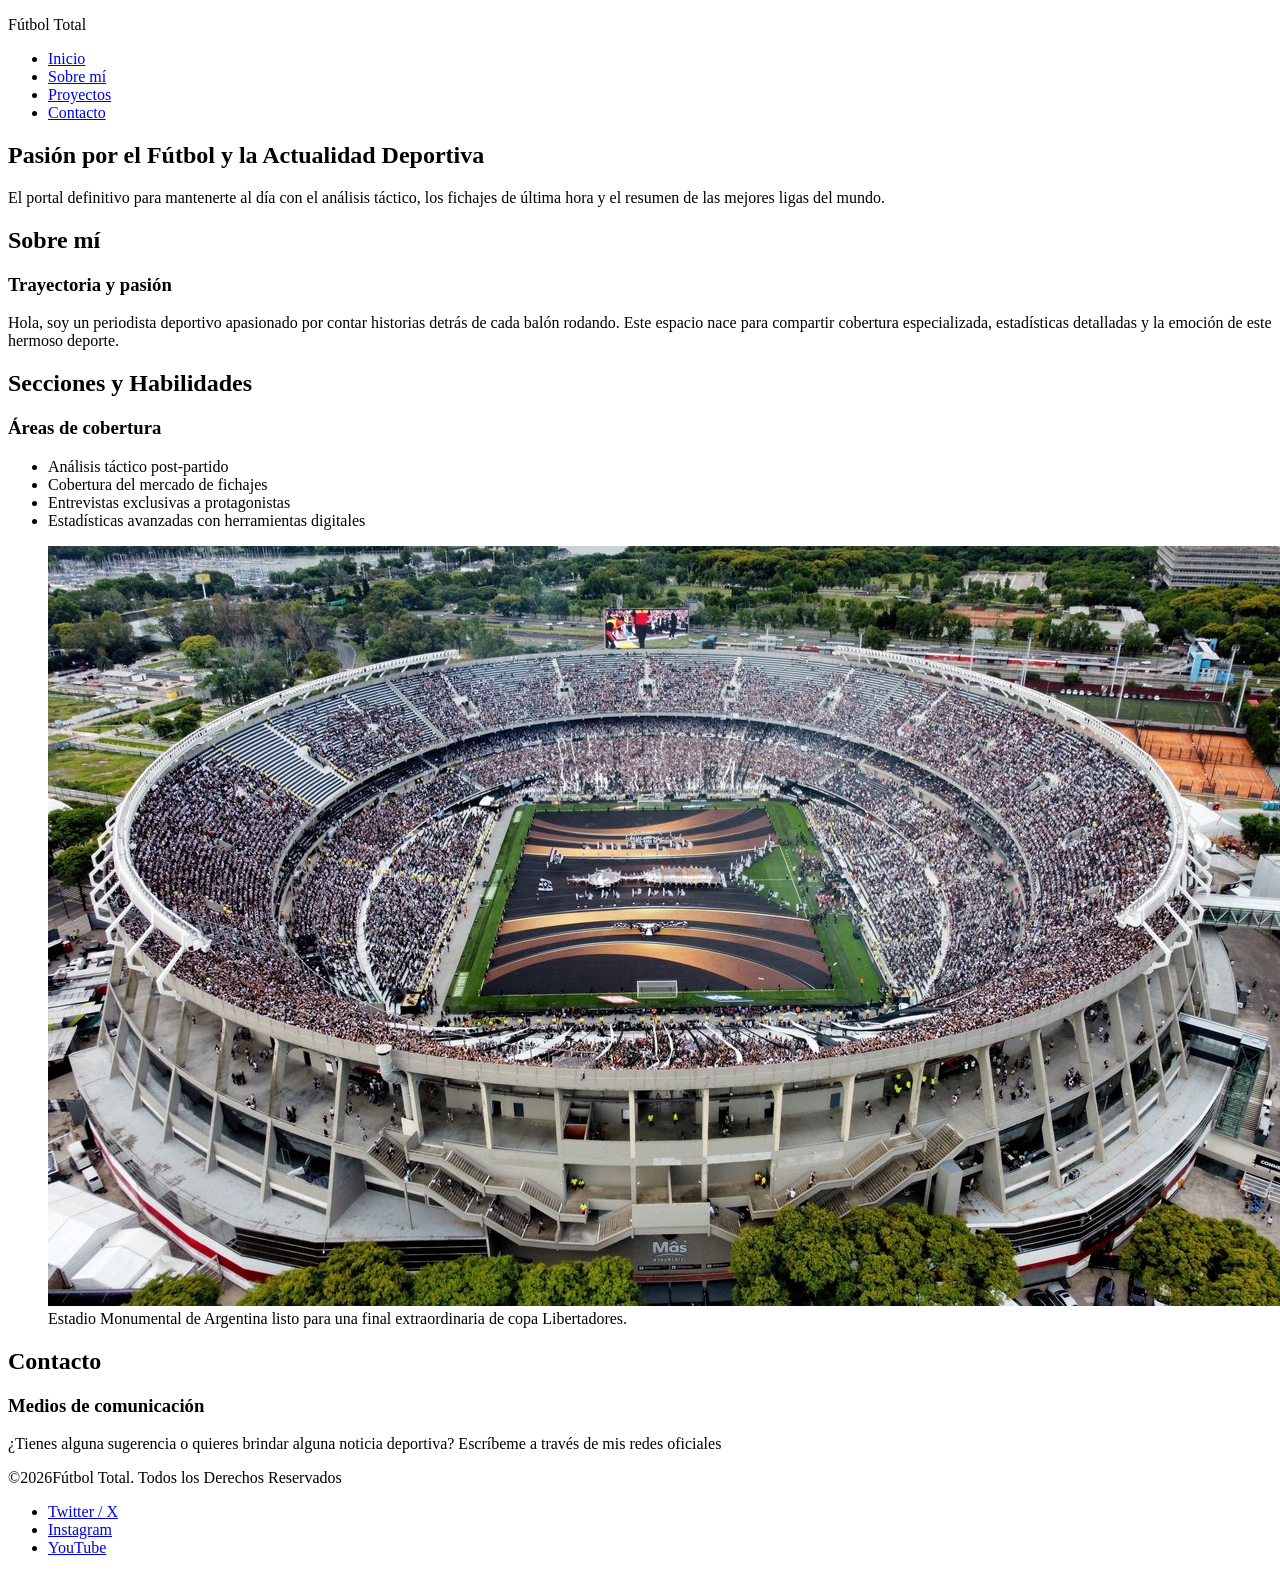
==== index.html @ 1b3c71a9 "Add files via upload" ====
<!DOCTYPE html>
<html lang="es">
<head>
    <meta charset="UTF-8">
    <meta name="viewport" content="width=device-width, initial-scale=1.0">
    <title>Fútbol Total | Noticias Deportivas</title>
</head>
<body>
    
    <header>
        <p>Fútbol Total</p>
        <nav>
            <ul>
                <li><a href="./pages/inicio.html">Inicio</a></li>
                <li><a href="./pages/sobre-mi.html">Sobre mí</a></li>
                <li><a href="./pages/proyectos.html">Proyectos</a></li>
                <li><a href="./pages/contacto.html">Contacto</a></li>
            </ul>
        </nav>
    </header>

    <main>
        <section id="inicio">
            <h1>Pasión por el Fútbol y la Actualidad Deportiva</h1>
            <p>El portal definitivo para mantenerte al día con el análisis táctico, los fichajes de última hora y el resumen de las mejores ligas del mundo.</p>
        </section>

        <section id="sobre-mi">
            <h2>Sobre mí</h2>
            <article>
            <h3>Trayectoria y pasión</h3>
            <p>Hola, soy un periodista deportivo apasionado por contar historias detrás de cada balón rodando. Este espacio nace para compartir cobertura especializada, estadísticas detalladas y la emoción de este hermoso deporte.</p>
            </article>
        </section>

        <section id="proyectos">
            <h2>Secciones y Habilidades</h2>
            <article>
                <h3>Áreas de cobertura</h3>
                <ul>
                    <li>Análisis táctico post-partido</li>
                    <li>Cobertura del mercado de fichajes</li>
                    <li>Entrevistas exclusivas a protagonistas</li>
                    <li>Estadísticas avanzadas con herramientas digitales</li>
                </ul>
            </article>
            <figure>
                <img src="./assets/monumental-libertadores.png" alt="Vista panorámica del estadio Monumental antes de una final de copa Libertadores con un ambiente copero extraordinario.">
                <figcaption>Estadio Monumental de Argentina listo para una final extraordinaria de copa Libertadores.</figcaption>
            </figure>
        </section>

        <section id="contacto">
            <h2>Contacto</h2>
            <article>
                <h3>Medios de comunicación</h3>
                <p>¿Tienes alguna sugerencia o quieres brindar alguna noticia deportiva? Escríbeme a través de mis redes oficiales</p>
            </article>
        </section>
    </main>

    <footer>
        <p>&copy;<span id="year"></span>Fútbol Total. Todos los Derechos Reservados</p> 
        <script>document.getElementById('year').textContent = new Date().getFullYear();</script>
        <nav>
            <ul>
                <li><a href="https://twitter.com" target="_blank" rel="noopener">Twitter / X</a></li>
                <li><a href="https://instagram.com" target="_blank" rel="noopener">Instagram</a></li>
                <li><a href="https://youtube.com" target="_blank" rel="noopener">YouTube</a></li>
            </ul>
        </nav>
    </footer>

    </body>
    </html>
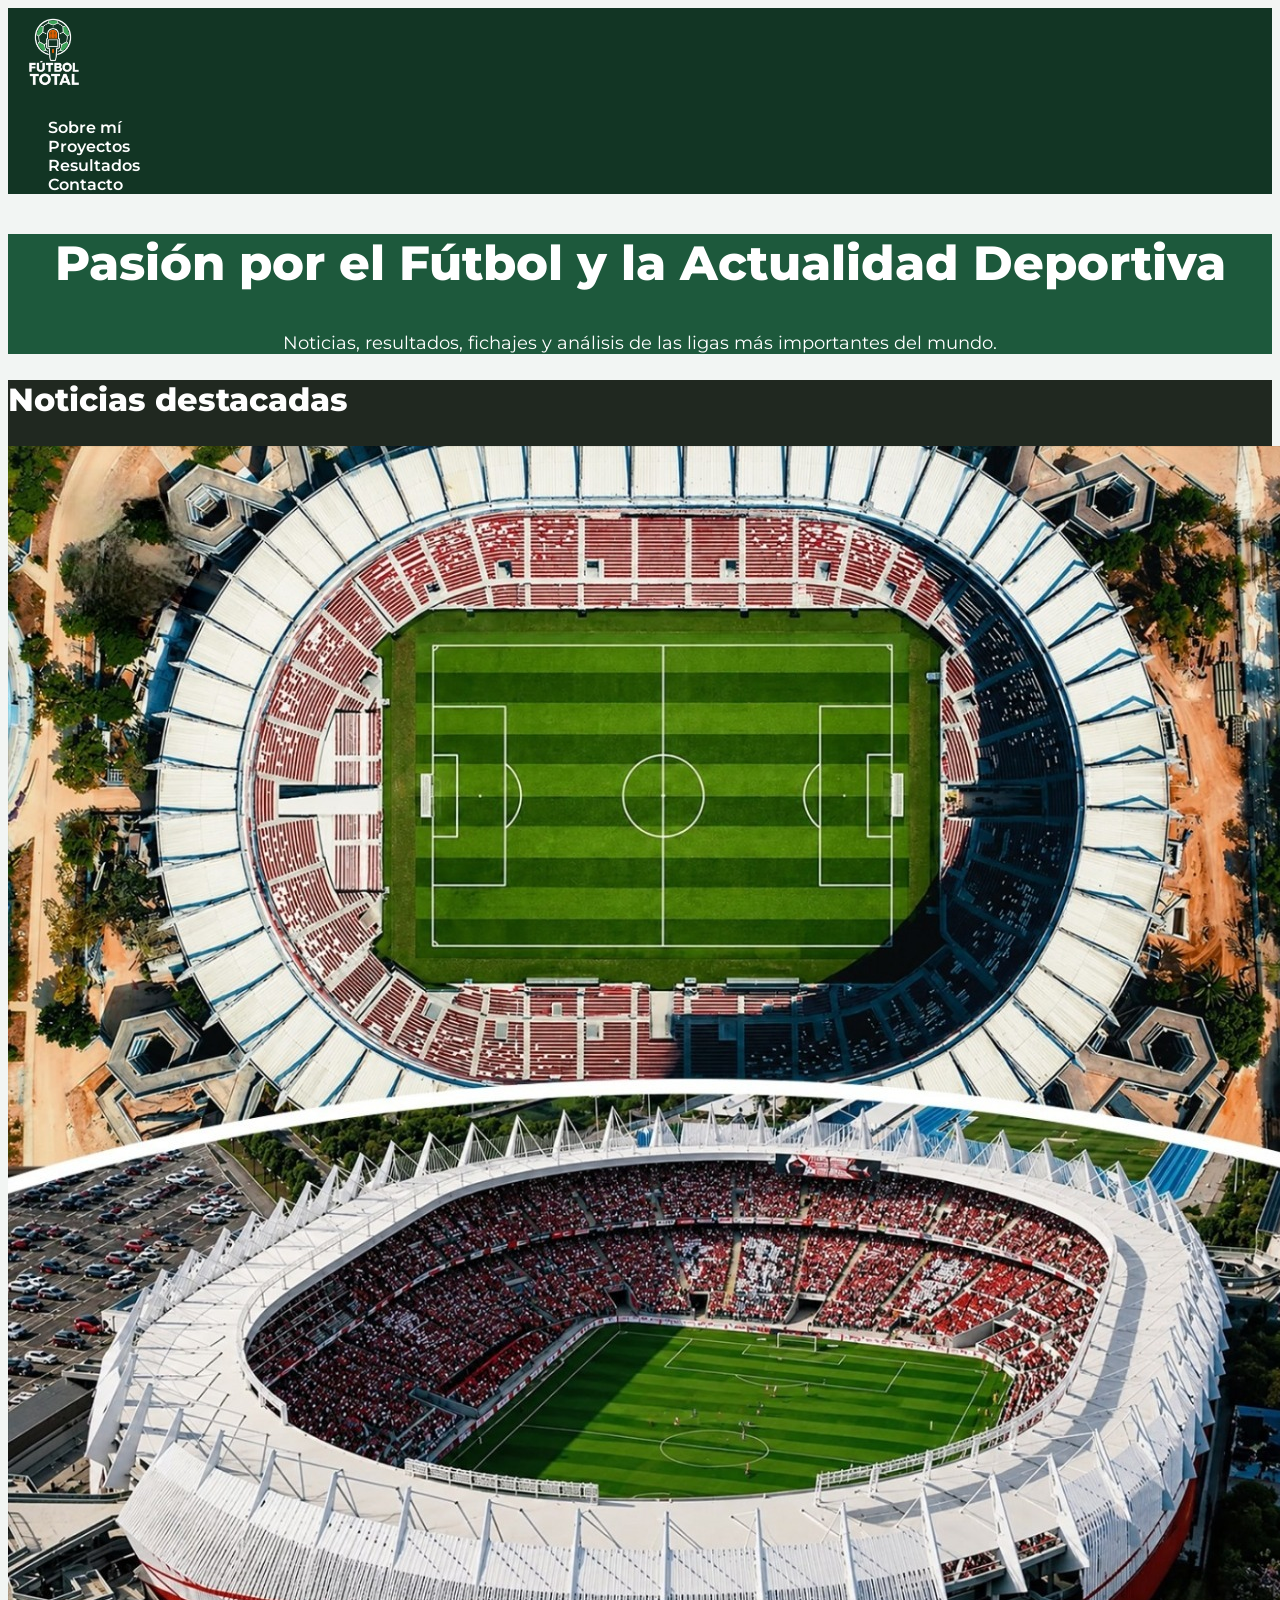
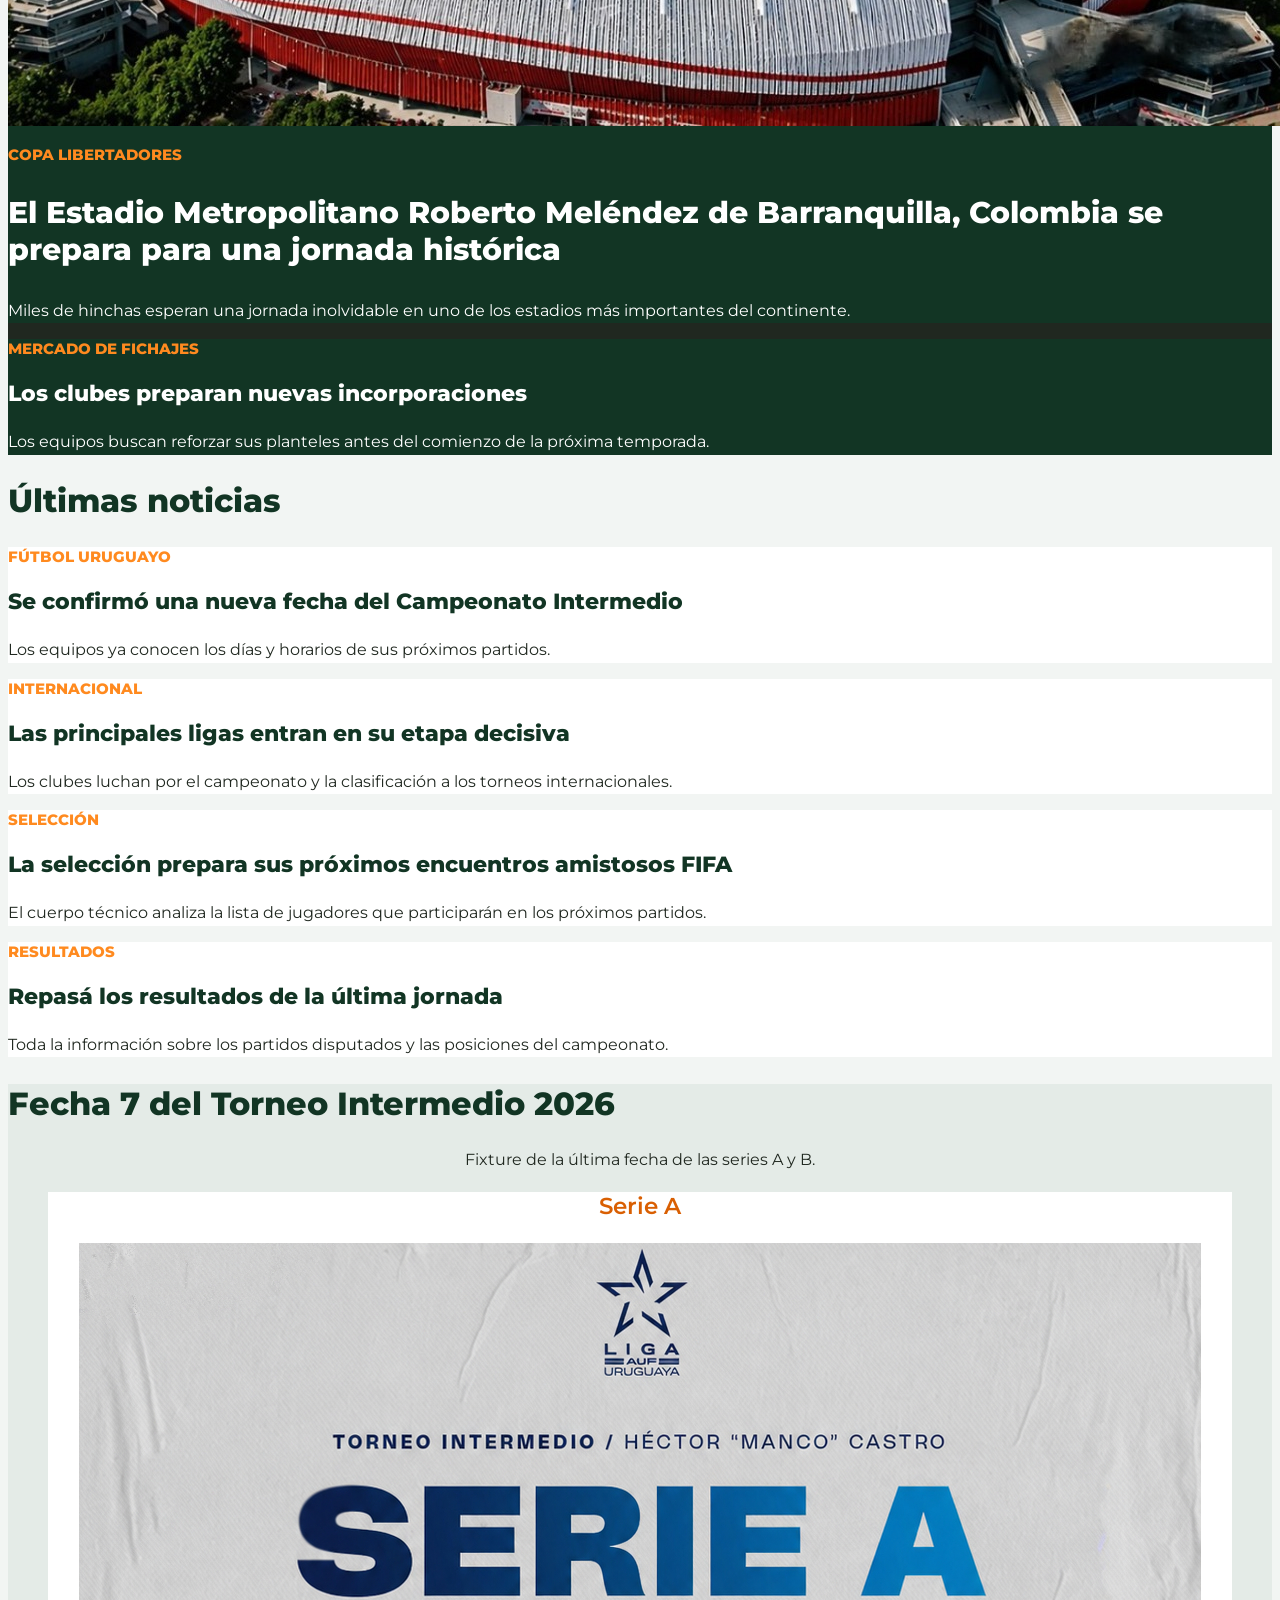
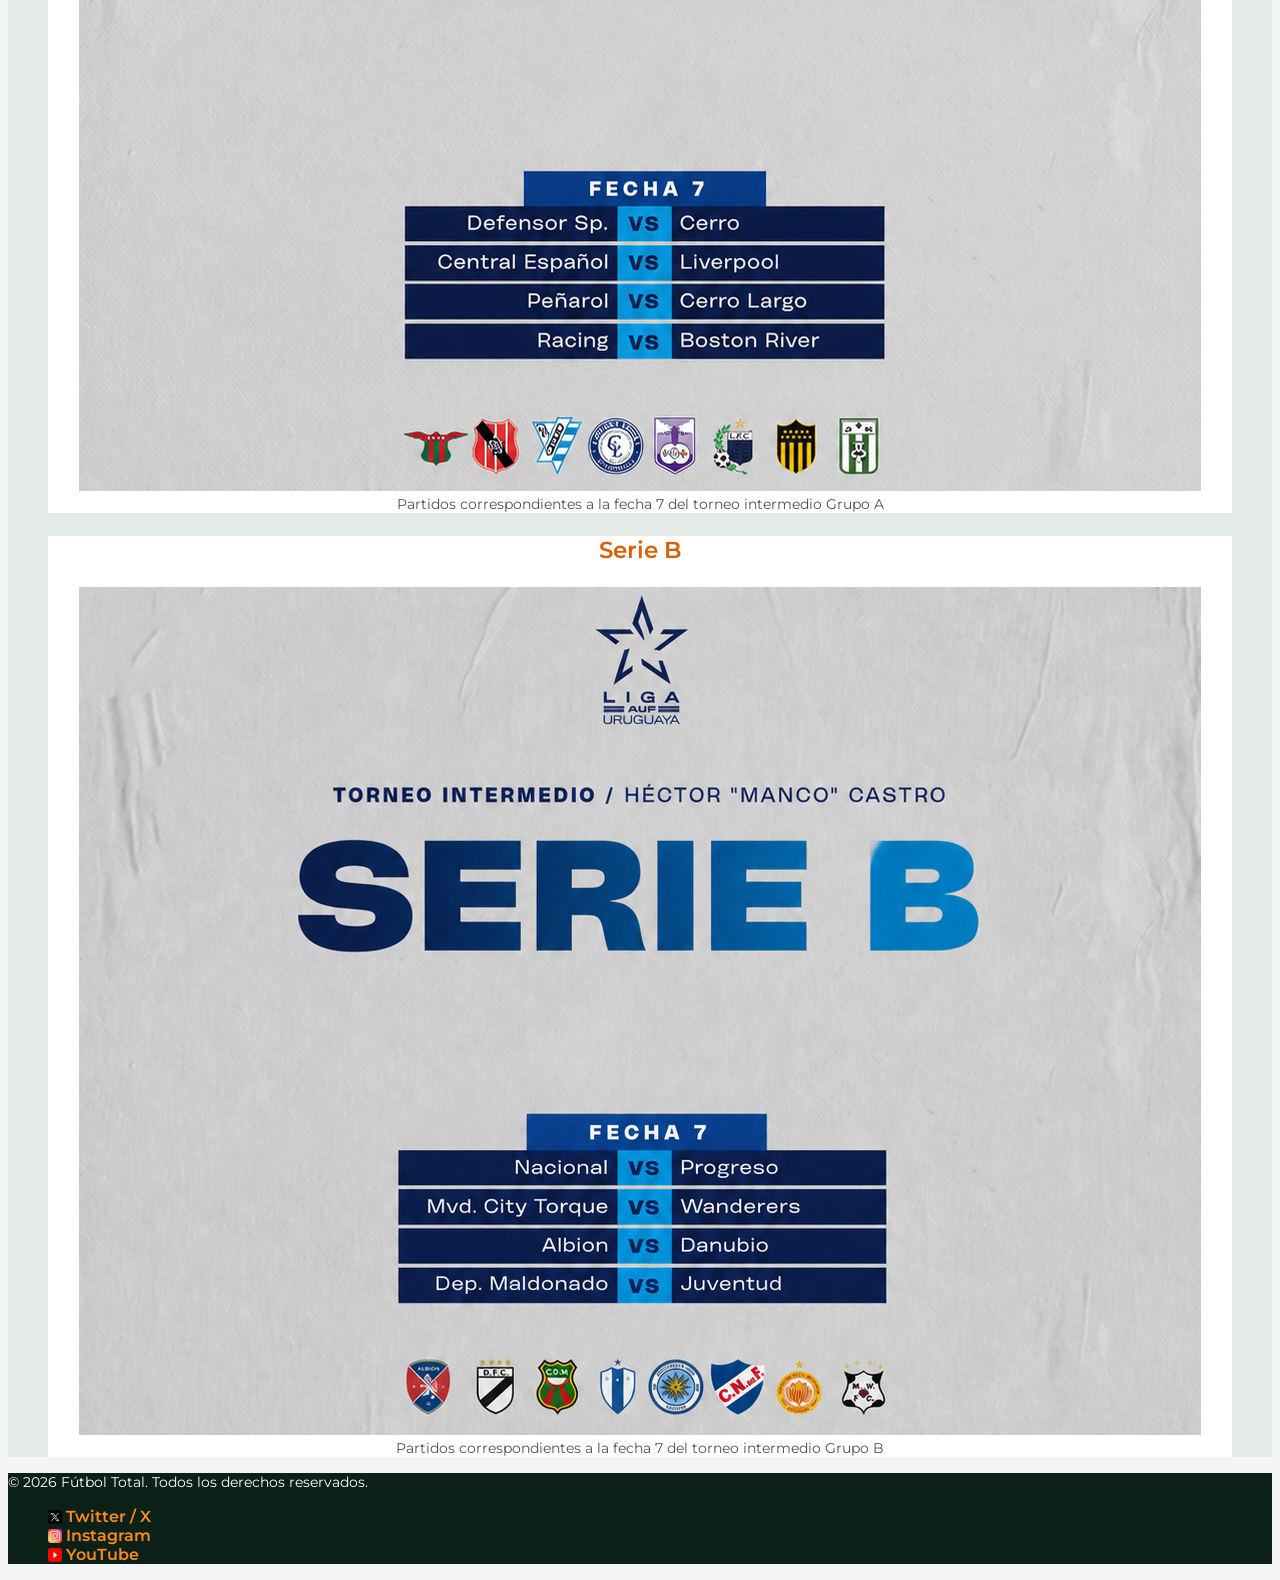
==== commit 247fe4f2: "Add files via upload" ====
--- a/index.html
+++ b/index.html
@@ -3,73 +3,291 @@
 <head>
     <meta charset="UTF-8">
     <meta name="viewport" content="width=device-width, initial-scale=1.0">
+
+    <!-- Hoja de estilos externa -->
+    <link rel="stylesheet" href="./styles/styles.css">
+
     <title>Fútbol Total | Noticias Deportivas</title>
 </head>
-<body>
-    
-    <header>
-        <p>Fútbol Total</p>
-        <nav>
-            <ul>
-                <li><a href="./pages/inicio.html">Inicio</a></li>
-                <li><a href="./pages/sobre-mi.html">Sobre mí</a></li>
-                <li><a href="./pages/proyectos.html">Proyectos</a></li>
-                <li><a href="./pages/contacto.html">Contacto</a></li>
+
+<body class="pagina" id="inicio">
+
+    <header class="encabezado encabezado-inicio">
+        <a
+            class="enlace-logo"
+            href="#inicio"
+            aria-label="Volver al principio de la página"
+        >
+            <img
+                class="logo-pagina"
+                src="./assets/logo-futbol.png"
+                alt="Logo de Fútbol Total"
+                width="90"
+                height="90"
+            >
+        </a>
+
+        <nav class="navegacion">
+            <ul class="menu">
+                <li class="menu-item">
+                    <a class="menu-enlace" href="./pages/sobre-mi.html">Sobre mí</a>
+                </li>
+
+                <li class="menu-item">
+                    <a class="menu-enlace" href="./pages/proyectos.html">Proyectos</a>
+                </li>
+
+                <li class="menu-item">
+                    <a class="menu-enlace" href="./pages/resultados.html">Resultados</a>
+                </li>
+
+                <li class="menu-item">
+                    <a class="menu-enlace" href="./pages/contacto.html">Contacto</a>
+                </li>
             </ul>
         </nav>
     </header>
 
-    <main>
-        <section id="inicio">
-            <h1>Pasión por el Fútbol y la Actualidad Deportiva</h1>
-            <p>El portal definitivo para mantenerte al día con el análisis táctico, los fichajes de última hora y el resumen de las mejores ligas del mundo.</p>
-        </section>
-
-        <section id="sobre-mi">
-            <h2>Sobre mí</h2>
-            <article>
-            <h3>Trayectoria y pasión</h3>
-            <p>Hola, soy un periodista deportivo apasionado por contar historias detrás de cada balón rodando. Este espacio nace para compartir cobertura especializada, estadísticas detalladas y la emoción de este hermoso deporte.</p>
-            </article>
-        </section>
-
-        <section id="proyectos">
-            <h2>Secciones y Habilidades</h2>
-            <article>
-                <h3>Áreas de cobertura</h3>
-                <ul>
-                    <li>Análisis táctico post-partido</li>
-                    <li>Cobertura del mercado de fichajes</li>
-                    <li>Entrevistas exclusivas a protagonistas</li>
-                    <li>Estadísticas avanzadas con herramientas digitales</li>
-                </ul>
-            </article>
-            <figure>
-                <img src="./assets/monumental-libertadores.png" alt="Vista panorámica del estadio Monumental antes de una final de copa Libertadores con un ambiente copero extraordinario.">
-                <figcaption>Estadio Monumental de Argentina listo para una final extraordinaria de copa Libertadores.</figcaption>
-            </figure>
-        </section>
-
-        <section id="contacto">
-            <h2>Contacto</h2>
-            <article>
-                <h3>Medios de comunicación</h3>
-                <p>¿Tienes alguna sugerencia o quieres brindar alguna noticia deportiva? Escríbeme a través de mis redes oficiales</p>
-            </article>
-        </section>
+    <main class="contenido">
+
+        <!-- Presentación principal -->
+
+        <section class="seccion-inicio">
+            <h1 class="titulo-principal">
+                Pasión por el Fútbol y la Actualidad Deportiva
+            </h1>
+
+            <p class="texto-principal">
+                Noticias, resultados, fichajes y análisis de las ligas más importantes del mundo.
+            </p>
+        </section>
+
+        <!-- Noticias principales -->
+
+        <section class="seccion-noticias">
+            <h2 class="titulo-seccion">Noticias destacadas</h2>
+
+            <div class="noticias-destacadas">
+
+                <article class="noticia-principal">
+                    <img
+                        class="imagen-noticia-principal"
+                        src="./assets/estadio-sudamericana.jpeg"
+                        alt="Vista panorámica del estadio Metropolitano Roberto Meléndez de Barranquilla listo para una final de Copa Sudamericana"
+                    >
+
+                    <div class="contenido-noticia">
+                        <p class="categoria-noticia">
+                            Copa Libertadores
+                        </p>
+
+                        <h3 class="titulo-noticia-principal">
+                            El Estadio Metropolitano Roberto Meléndez de Barranquilla, Colombia se prepara para una jornada histórica
+                        </h3>
+
+                        <p class="resumen-noticia">
+                            Miles de hinchas esperan una jornada inolvidable en uno de los estadios más importantes del continente.
+                        </p>
+                    </div>
+                </article>
+
+                <article class="noticia-secundaria">
+                    <p class="categoria-noticia">
+                        Mercado de fichajes
+                    </p>
+
+                    <h3 class="titulo-noticia">
+                        Los clubes preparan nuevas incorporaciones
+                    </h3>
+
+                    <p class="resumen-noticia">
+                        Los equipos buscan reforzar sus planteles antes del comienzo de la próxima temporada.
+                    </p>
+                </article>
+
+            </div>
+        </section>
+
+        <!-- Últimas noticias -->
+
+        <section class="seccion-ultimas-noticias">
+            <h2 class="titulo-seccion">Últimas noticias</h2>
+
+            <div class="lista-noticias">
+
+                <article class="tarjeta-noticia">
+                    <p class="categoria-noticia">
+                        Fútbol uruguayo
+                    </p>
+
+                    <h3 class="titulo-noticia">
+                        Se confirmó una nueva fecha del Campeonato Intermedio
+                    </h3>
+
+                    <p class="resumen-noticia">
+                        Los equipos ya conocen los días y horarios de sus próximos partidos.
+                    </p>
+                </article>
+
+                <article class="tarjeta-noticia">
+                    <p class="categoria-noticia">
+                        Internacional
+                    </p>
+
+                    <h3 class="titulo-noticia">
+                        Las principales ligas entran en su etapa decisiva
+                    </h3>
+
+                    <p class="resumen-noticia">
+                        Los clubes luchan por el campeonato y la clasificación a los torneos internacionales.
+                    </p>
+                </article>
+
+                <article class="tarjeta-noticia">
+                    <p class="categoria-noticia">
+                        Selección
+                    </p>
+
+                    <h3 class="titulo-noticia">
+                        La selección prepara sus próximos encuentros amistosos FIFA
+                    </h3>
+
+                    <p class="resumen-noticia">
+                        El cuerpo técnico analiza la lista de jugadores que participarán en los próximos partidos.
+                    </p>
+                </article>
+
+                <article class="tarjeta-noticia">
+                    <p class="categoria-noticia">
+                        Resultados
+                    </p>
+
+                    <h3 class="titulo-noticia">
+                        Repasá los resultados de la última jornada
+                    </h3>
+
+                    <p class="resumen-noticia">
+                        Toda la información sobre los partidos disputados y las posiciones del campeonato.
+                    </p>
+                </article>
+
+            </div>
+        </section>
+
+        <!-- Fixture del Torneo Intermedio -->
+
+        <section class="seccion-fixture">
+            <h2 class="titulo-seccion">
+                Fecha 7 del Torneo Intermedio 2026
+            </h2>
+
+            <p class="texto-fixture">
+                Fixture de la última fecha de las series A y B.
+            </p>
+
+            <div class="contenedor-fixture">
+
+                <figure class="tarjeta-fixture">
+                    <h3 class="subtitulo-fixture">Serie A</h3>
+
+                    <img
+                        class="imagen-fixture"
+                        src="./assets/serie-a.jpg"
+                        alt="Fixture de la fecha 7 de la Serie A del Torneo Intermedio 2026"
+                    >
+
+                    <figcaption class="descripcion-fixture">
+                        Partidos correspondientes a la fecha 7 del torneo intermedio Grupo A
+                    </figcaption>
+                </figure>
+
+                <figure class="tarjeta-fixture">
+                    <h3 class="subtitulo-fixture">Serie B</h3>
+
+                    <img
+                        class="imagen-fixture"
+                        src="./assets/serie-b.jpg"
+                        alt="Fixture de la fecha 7 de la Serie B del Torneo Intermedio 2026"
+                    >
+
+                    <figcaption class="descripcion-fixture">
+                        Partidos correspondientes a la fecha 7 del torneo intermedio Grupo B
+                    </figcaption>
+                </figure>
+
+            </div>
+        </section>
+
     </main>
 
-    <footer>
-        <p>&copy;<span id="year"></span>Fútbol Total. Todos los Derechos Reservados</p> 
-        <script>document.getElementById('year').textContent = new Date().getFullYear();</script>
-        <nav>
-            <ul>
-                <li><a href="https://twitter.com" target="_blank" rel="noopener">Twitter / X</a></li>
-                <li><a href="https://instagram.com" target="_blank" rel="noopener">Instagram</a></li>
-                <li><a href="https://youtube.com" target="_blank" rel="noopener">YouTube</a></li>
-            </ul>
-        </nav>
-    </footer>
-
-    </body>
-    </html>+<footer class="pie-pagina">
+    <p class="derechos">
+        &copy; <span id="year"></span> Fútbol Total. Todos los derechos reservados.
+    </p>
+
+    <nav class="navegacion-redes">
+        <ul class="lista-redes">
+            <li class="red-social">
+                <a
+                    class="enlace-red"
+                    href="https://twitter.com"
+                    target="_blank"
+                    rel="noopener"
+                >
+                    <img
+                        class="icono-red"
+                        src="./assets/logos/x.png"
+                        alt="Logo de X"
+                        width="14"
+                        height="14"
+                    >
+                    Twitter / X
+                </a>
+            </li>
+
+            <li class="red-social">
+                <a
+                    class="enlace-red"
+                    href="https://instagram.com"
+                    target="_blank"
+                    rel="noopener"
+                >
+                    <img
+                        class="icono-red"
+                        src="./assets/logos/instagram.png"
+                        alt="Logo de Instagram"
+                        width="14"
+                        height="14"
+                    >
+                    Instagram
+                </a>
+            </li>
+
+            <li class="red-social">
+                <a
+                    class="enlace-red"
+                    href="https://youtube.com"
+                    target="_blank"
+                    rel="noopener"
+                >
+                    <img
+                        class="icono-red"
+                        src="./assets/logos/yt.png"
+                        alt="Logo de YouTube"
+                        width="14"
+                        height="14"
+                    >
+                    YouTube
+                </a>
+            </li>
+        </ul>
+    </nav>
+</footer>
+
+    <script>
+        document.getElementById("year").textContent =
+            new Date().getFullYear();
+    </script>
+
+</body>
+</html>
--- a/styles/styles.css
+++ b/styles/styles.css
@@ -0,0 +1,388 @@
+/* Google Fonts */
+
+@import url("https://fonts.googleapis.com/css2?family=Montserrat:ital,wght@0,100..900;1,100..900&display=swap");
+
+
+/* Fuente y estilos generales */
+
+.pagina {
+    background-color: #f2f5f3;
+    color: #202820;
+    font-family: "Montserrat", sans-serif;
+}
+
+
+/* Encabezado */
+
+/* Logo interactivo en las cinco páginas */
+
+.enlace-logo {
+    text-decoration: none;
+    cursor: pointer;
+}
+
+.enlace-logo:hover .logo-pagina,
+.enlace-logo:focus .logo-pagina {
+    opacity: 0.85;
+}
+
+.encabezado {
+    background-color: #123524;
+}
+
+/* Encabezado fijo únicamente en index.html */
+
+.encabezado-inicio {
+    position: sticky;
+    top: 0;
+    z-index: 1000;
+}
+
+.menu {
+    list-style: none;
+}
+
+.menu-enlace {
+    color: #ffffff;
+    font-size: 16px;
+    font-weight: 600;
+    text-decoration: none;
+}
+
+.menu-enlace:hover {
+    color: #ff8a1f;
+}
+
+
+/* Sección principal */
+
+.seccion-inicio {
+    background-color: #1d593c;
+    color: #ffffff;
+    text-align: center;
+}
+
+.titulo-principal {
+    font-size: 48px;
+    font-weight: 800;
+}
+
+.texto-principal {
+    font-size: 18px;
+    font-weight: 400;
+}
+
+
+/* Secciones de contenido */
+
+.seccion-contacto {
+    background-color: #e4ebe7;
+}
+
+.titulo-seccion {
+    color: #123524;
+    font-size: 32px;
+    font-weight: 800;
+    text-align: left;
+}
+
+.subtitulo {
+    color: #d95f02;
+    font-size: 23px;
+    font-weight: 600;
+}
+
+.texto {
+    font-size: 16px;
+    font-weight: 400;
+    line-height: 1.6;
+}
+
+.lista {
+    line-height: 1.8;
+    list-style: none;
+}
+
+.lista-item {
+    color: #202820;
+}
+
+
+/* Información de la página Sobre mí */
+
+.lista-informacion {
+    list-style: none;
+}
+
+.informacion-item {
+    color: #202820;
+    font-size: 16px;
+    font-weight: 400;
+    line-height: 1.6;
+}
+
+
+/* Noticias destacadas */
+
+.seccion-noticias {
+    background-color: #202820;
+}
+
+.seccion-noticias .titulo-seccion {
+    color: #ffffff;
+}
+
+.noticia-principal {
+    background-color: #123524;
+    color: #ffffff;
+}
+
+.noticia-secundaria {
+    background-color: #123524;
+    color: #ffffff;
+}
+
+.categoria-noticia {
+    color: #ff8a1f;
+    font-size: 15px;
+    font-weight: 800;
+    text-transform: uppercase;
+}
+
+.titulo-noticia-principal {
+    color: #ffffff;
+    font-size: 30px;
+    font-weight: 800;
+}
+
+.titulo-noticia {
+    color: #123524;
+    font-size: 22px;
+    font-weight: 800;
+}
+
+.noticia-secundaria .titulo-noticia {
+    color: #ffffff;
+}
+
+.resumen-noticia {
+    font-size: 16px;
+    font-weight: 400;
+    line-height: 1.6;
+}
+
+
+/* Últimas noticias */
+
+.seccion-ultimas-noticias {
+    background-color: #f2f5f3;
+}
+
+.tarjeta-noticia {
+    background-color: #ffffff;
+}
+
+
+/* Fixture del Torneo Intermedio */
+
+.seccion-fixture {
+    background-color: #e4ebe7;
+}
+
+.texto-fixture {
+    color: #202820;
+    font-size: 16px;
+    font-weight: 400;
+    text-align: center;
+}
+
+.tarjeta-fixture {
+    background-color: #ffffff;
+    text-align: center;
+}
+
+.subtitulo-fixture {
+    color: #d95f02;
+    font-size: 23px;
+    font-weight: 600;
+    text-align: center;
+}
+
+.descripcion-fixture {
+    color: #4b554f;
+    font-size: 14px;
+    font-weight: 400;
+    text-align: center;
+}
+
+
+/* Imágenes de las páginas */
+
+.descripcion-imagen {
+    color: #4b554f;
+    font-size: 14px;
+}
+
+
+/* Resultados internacionales */
+
+.seccion-resultados {
+    background-color: #f2f5f3;
+}
+
+.seccion-resultados-alternativa {
+    background-color: #e4ebe7;
+}
+
+.grupo-resultados {
+    text-align: center;
+}
+
+.partido-resultado {
+    color: #202820;
+    font-size: 18px;
+    font-weight: 600;
+}
+
+.marcador {
+    color: #d95f02;
+    font-size: 21px;
+    font-weight: 800;
+}
+
+.clasificacion {
+    color: #4b554f;
+    font-size: 14px;
+    font-weight: 400;
+}
+
+
+/* Próximos partidos internacionales */
+
+.seccion-proximos {
+    background-color: #123524;
+    color: #ffffff;
+}
+
+.seccion-proximos .titulo-seccion {
+    color: #ffffff;
+}
+
+.partido-proximo {
+    color: #ffffff;
+    font-size: 18px;
+    font-weight: 600;
+}
+
+.horario-partido {
+    color: #ff8a1f;
+    font-weight: 800;
+}
+
+.detalle-partido {
+    color: #ffffff;
+    font-size: 14px;
+    font-weight: 400;
+}
+
+
+/* Equipos clasificados */
+
+.seccion-clasificados {
+    background-color: #f2f5f3;
+    text-align: center;
+}
+
+.lista-clasificados {
+    list-style: none;
+}
+
+.equipo-clasificado {
+    color: #123524;
+    font-size: 18px;
+    font-weight: 800;
+}
+
+.texto-pendiente {
+    color: #4b554f;
+    font-size: 15px;
+    font-weight: 400;
+}
+
+
+/* Cruces de octavos de final */
+
+.seccion-cruces {
+    background-color: #e4ebe7;
+    text-align: center;
+}
+
+.cruce {
+    color: #202820;
+    font-size: 18px;
+    font-weight: 600;
+}
+
+
+/* Próximas fases */
+
+.seccion-fases {
+    background-color: #f2f5f3;
+    text-align: center;
+}
+
+.fase-pendiente {
+    color: #4b554f;
+    font-size: 16px;
+    font-weight: 400;
+}
+
+
+/* Fuente de información */
+
+.seccion-fuente {
+    background-color: #202820;
+    color: #ffffff;
+    text-align: center;
+}
+
+.texto-fuente {
+    font-size: 15px;
+    font-weight: 400;
+}
+
+.enlace-fuente {
+    color: #ff8a1f;
+    font-weight: 600;
+    text-decoration: none;
+}
+
+.enlace-fuente:hover {
+    color: #ffffff;
+}
+
+
+/* Pie de página */
+
+.pie-pagina {
+    background-color: #0b2117;
+    color: #ffffff;
+}
+
+.derechos {
+    font-size: 14px;
+}
+
+.lista-redes {
+    list-style: none;
+}
+
+.enlace-red {
+    color: #ff8a1f;
+    font-weight: 600;
+    text-decoration: none;
+}
+
+.enlace-red .icono-red {
+    vertical-align: middle;
+}
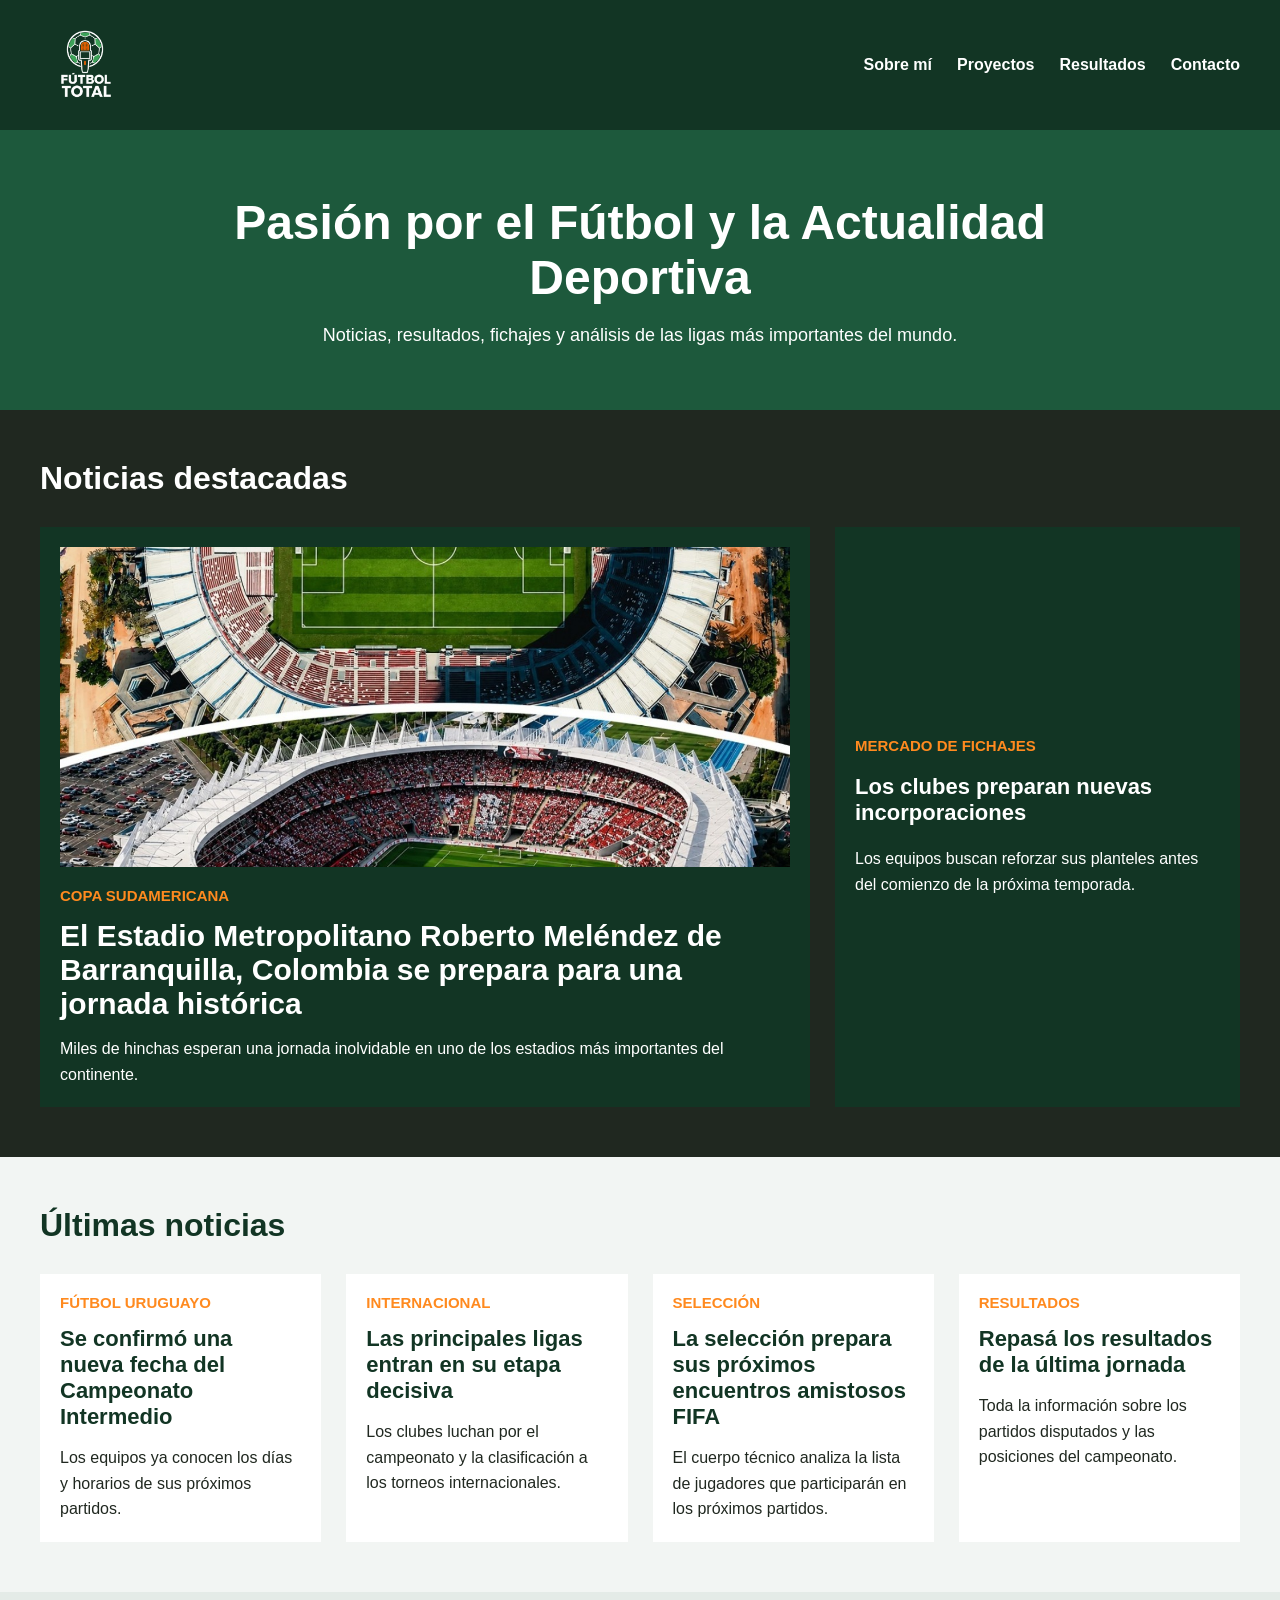
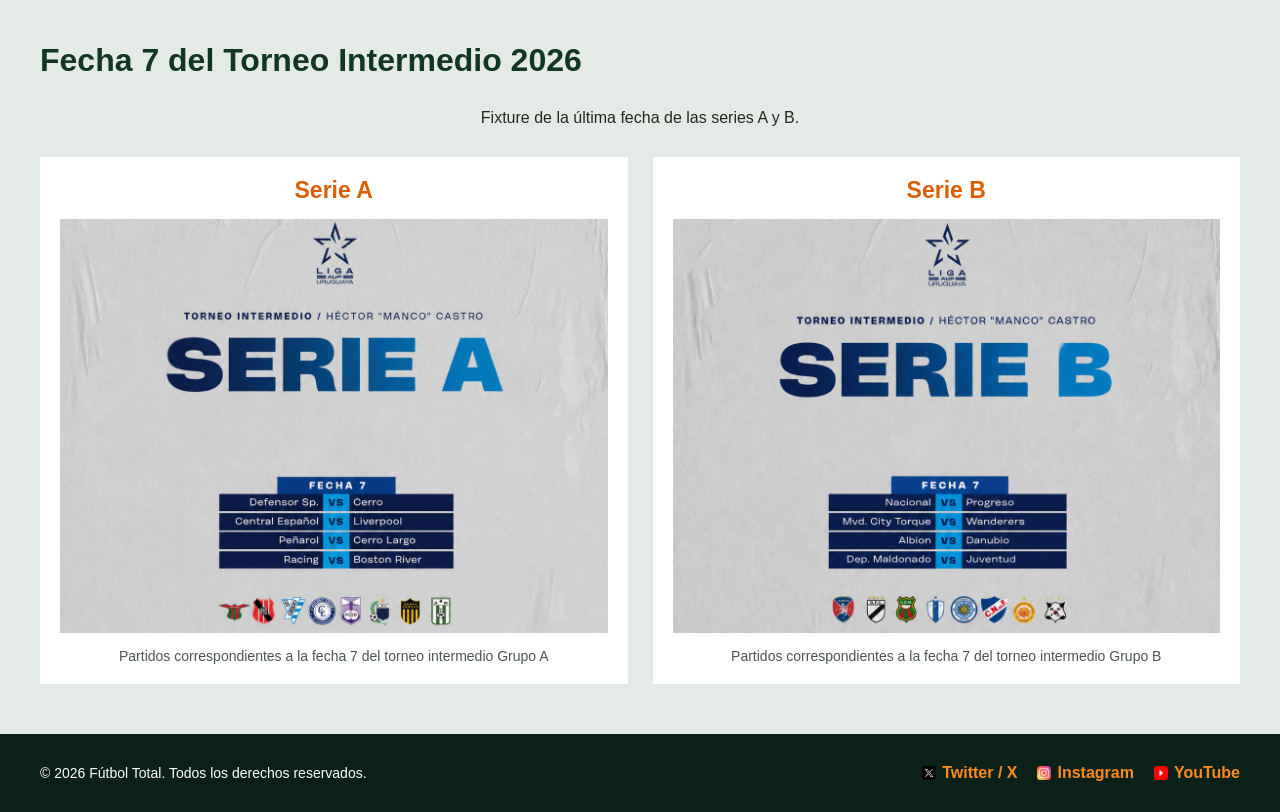
==== commit 207c14dd: "Add files via upload" ====
--- a/index.html
+++ b/index.html
@@ -78,7 +78,7 @@
 
                     <div class="contenido-noticia">
                         <p class="categoria-noticia">
-                            Copa Libertadores
+                            Copa Sudamericana
                         </p>
 
                         <h3 class="titulo-noticia-principal">
@@ -220,69 +220,69 @@
 
     </main>
 
-<footer class="pie-pagina">
-    <p class="derechos">
-        &copy; <span id="year"></span> Fútbol Total. Todos los derechos reservados.
-    </p>
-
-    <nav class="navegacion-redes">
-        <ul class="lista-redes">
-            <li class="red-social">
-                <a
-                    class="enlace-red"
-                    href="https://twitter.com"
-                    target="_blank"
-                    rel="noopener"
-                >
-                    <img
-                        class="icono-red"
-                        src="./assets/logos/x.png"
-                        alt="Logo de X"
-                        width="14"
-                        height="14"
-                    >
-                    Twitter / X
-                </a>
-            </li>
-
-            <li class="red-social">
-                <a
-                    class="enlace-red"
-                    href="https://instagram.com"
-                    target="_blank"
-                    rel="noopener"
-                >
-                    <img
-                        class="icono-red"
-                        src="./assets/logos/instagram.png"
-                        alt="Logo de Instagram"
-                        width="14"
-                        height="14"
-                    >
-                    Instagram
-                </a>
-            </li>
-
-            <li class="red-social">
-                <a
-                    class="enlace-red"
-                    href="https://youtube.com"
-                    target="_blank"
-                    rel="noopener"
-                >
-                    <img
-                        class="icono-red"
-                        src="./assets/logos/yt.png"
-                        alt="Logo de YouTube"
-                        width="14"
-                        height="14"
-                    >
-                    YouTube
-                </a>
-            </li>
-        </ul>
-    </nav>
-</footer>
+    <footer class="pie-pagina">
+        <p class="derechos">
+            &copy; <span id="year"></span> Fútbol Total. Todos los derechos reservados.
+        </p>
+
+        <nav class="navegacion-redes">
+            <ul class="lista-redes">
+                <li class="red-social">
+                    <a
+                        class="enlace-red"
+                        href="https://twitter.com"
+                        target="_blank"
+                        rel="noopener"
+                    >
+                        <img
+                            class="icono-red"
+                            src="./assets/logos/x.png"
+                            alt="Logo de X"
+                            width="14"
+                            height="14"
+                        >
+                        Twitter / X
+                    </a>
+                </li>
+
+                <li class="red-social">
+                    <a
+                        class="enlace-red"
+                        href="https://instagram.com"
+                        target="_blank"
+                        rel="noopener"
+                    >
+                        <img
+                            class="icono-red"
+                            src="./assets/logos/instagram.png"
+                            alt="Logo de Instagram"
+                            width="14"
+                            height="14"
+                        >
+                        Instagram
+                    </a>
+                </li>
+
+                <li class="red-social">
+                    <a
+                        class="enlace-red"
+                        href="https://youtube.com"
+                        target="_blank"
+                        rel="noopener"
+                    >
+                        <img
+                            class="icono-red"
+                            src="./assets/logos/yt.png"
+                            alt="Logo de YouTube"
+                            width="14"
+                            height="14"
+                        >
+                        YouTube
+                    </a>
+                </li>
+            </ul>
+        </nav>
+    </footer>
 
     <script>
         document.getElementById("year").textContent =
--- a/styles/styles.css
+++ b/styles/styles.css
@@ -1,6 +1,8 @@
-/* Google Fonts */
-
-@import url("https://fonts.googleapis.com/css2?family=Montserrat:ital,wght@0,100..900;1,100..900&display=swap");
+* {
+    margin: 0;
+    padding: 0;
+    box-sizing: border-box;
+}
 
 
 /* Fuente y estilos generales */
@@ -11,26 +13,22 @@
     font-family: "Montserrat", sans-serif;
 }
 
-
-/* Encabezado */
-
-/* Logo interactivo en las cinco páginas */
-
-.enlace-logo {
-    text-decoration: none;
-    cursor: pointer;
-}
-
-.enlace-logo:hover .logo-pagina,
-.enlace-logo:focus .logo-pagina {
-    opacity: 0.85;
-}
+img {
+    display: block;
+    max-width: 100%;
+}
+
+
+/* Encabezado y navbar */
 
 .encabezado {
+    display: flex;
+    justify-content: space-between;
+    align-items: center;
+    gap: 30px;
+    padding: 20px 40px;
     background-color: #123524;
 }
-
-/* Encabezado fijo únicamente en index.html */
 
 .encabezado-inicio {
     position: sticky;
@@ -38,7 +36,27 @@
     z-index: 1000;
 }
 
+.enlace-logo {
+    text-decoration: none;
+    cursor: pointer;
+}
+
+.logo-pagina {
+    width: 90px;
+    height: 90px;
+    object-fit: contain;
+}
+
+.enlace-logo:hover .logo-pagina,
+.enlace-logo:focus .logo-pagina {
+    opacity: 0.85;
+}
+
 .menu {
+    display: flex;
+    justify-content: flex-end;
+    align-items: center;
+    gap: 25px;
     list-style: none;
 }
 
@@ -57,23 +75,49 @@
 /* Sección principal */
 
 .seccion-inicio {
+    display: flex;
+    flex-direction: column;
+    justify-content: center;
+    align-items: center;
+    gap: 20px;
+    min-height: 280px;
+    padding: 50px 40px;
     background-color: #1d593c;
     color: #ffffff;
     text-align: center;
 }
 
 .titulo-principal {
+    max-width: 900px;
     font-size: 48px;
     font-weight: 800;
 }
 
 .texto-principal {
+    max-width: 750px;
     font-size: 18px;
     font-weight: 400;
 }
 
 
-/* Secciones de contenido */
+/* Secciones generales */
+
+.seccion,
+.seccion-contacto,
+.seccion-noticias,
+.seccion-ultimas-noticias,
+.seccion-fixture,
+.seccion-resultados,
+.seccion-proximos,
+.seccion-clasificados,
+.seccion-cruces,
+.seccion-fases,
+.seccion-fuente {
+    display: flex;
+    flex-direction: column;
+    gap: 30px;
+    padding: 50px 40px;
+}
 
 .seccion-contacto {
     background-color: #e4ebe7;
@@ -99,6 +143,9 @@
 }
 
 .lista {
+    display: flex;
+    flex-direction: column;
+    gap: 12px;
     line-height: 1.8;
     list-style: none;
 }
@@ -108,9 +155,12 @@
 }
 
 
-/* Información de la página Sobre mí */
+/* Información de Sobre mí */
 
 .lista-informacion {
+    display: flex;
+    flex-direction: column;
+    gap: 12px;
     list-style: none;
 }
 
@@ -122,6 +172,33 @@
 }
 
 
+/* Imagen de la página Resultados */
+
+.figura {
+    display: flex;
+    flex-direction: column;
+    align-items: center;
+    gap: 15px;
+    width: 100%;
+    max-width: 1200px;
+    margin: 0 auto;
+    padding: 20px;
+    background-color: #ffffff;
+}
+
+.imagen {
+    width: 100%;
+    max-width: 900px;
+    height: auto;
+}
+
+.descripcion-imagen {
+    color: #4b554f;
+    font-size: 14px;
+    text-align: center;
+}
+
+
 /* Noticias destacadas */
 
 .seccion-noticias {
@@ -132,12 +209,46 @@
     color: #ffffff;
 }
 
+.noticias-destacadas {
+    display: flex;
+    align-items: stretch;
+    gap: 25px;
+    width: 100%;
+    max-width: 1200px;
+    margin: 0 auto;
+}
+
 .noticia-principal {
+    display: flex;
+    flex: 2 1 0;
+    min-width: 0;
+    flex-direction: column;
+    gap: 20px;
+    padding: 20px;
     background-color: #123524;
     color: #ffffff;
 }
 
+.imagen-noticia-principal {
+    width: 100%;
+    height: 320px;
+    object-fit: cover;
+}
+
+.contenido-noticia {
+    display: flex;
+    flex-direction: column;
+    gap: 15px;
+}
+
 .noticia-secundaria {
+    display: flex;
+    flex: 1 1 0;
+    min-width: 0;
+    flex-direction: column;
+    justify-content: center;
+    gap: 20px;
+    padding: 20px;
     background-color: #123524;
     color: #ffffff;
 }
@@ -153,12 +264,14 @@
     color: #ffffff;
     font-size: 30px;
     font-weight: 800;
+    overflow-wrap: break-word;
 }
 
 .titulo-noticia {
     color: #123524;
     font-size: 22px;
     font-weight: 800;
+    overflow-wrap: break-word;
 }
 
 .noticia-secundaria .titulo-noticia {
@@ -169,6 +282,7 @@
     font-size: 16px;
     font-weight: 400;
     line-height: 1.6;
+    overflow-wrap: break-word;
 }
 
 
@@ -178,7 +292,22 @@
     background-color: #f2f5f3;
 }
 
+.lista-noticias {
+    display: flex;
+    flex-wrap: wrap;
+    gap: 25px;
+    width: 100%;
+    max-width: 1200px;
+    margin: 0 auto;
+}
+
 .tarjeta-noticia {
+    display: flex;
+    flex: 1 1 250px;
+    min-width: 0;
+    flex-direction: column;
+    gap: 15px;
+    padding: 20px;
     background-color: #ffffff;
 }
 
@@ -196,7 +325,23 @@
     text-align: center;
 }
 
+.contenedor-fixture {
+    display: flex;
+    align-items: stretch;
+    gap: 25px;
+    width: 100%;
+    max-width: 1200px;
+    margin: 0 auto;
+}
+
 .tarjeta-fixture {
+    display: flex;
+    flex: 1 1 0;
+    min-width: 0;
+    flex-direction: column;
+    align-items: center;
+    gap: 15px;
+    padding: 20px;
     background-color: #ffffff;
     text-align: center;
 }
@@ -208,6 +353,11 @@
     text-align: center;
 }
 
+.imagen-fixture {
+    width: 100%;
+    height: auto;
+}
+
 .descripcion-fixture {
     color: #4b554f;
     font-size: 14px;
@@ -216,14 +366,6 @@
 }
 
 
-/* Imágenes de las páginas */
-
-.descripcion-imagen {
-    color: #4b554f;
-    font-size: 14px;
-}
-
-
 /* Resultados internacionales */
 
 .seccion-resultados {
@@ -235,6 +377,15 @@
 }
 
 .grupo-resultados {
+    display: flex;
+    flex-direction: column;
+    gap: 15px;
+    width: 100%;
+    max-width: 1200px;
+    min-width: 0;
+    margin: 0 auto;
+    padding: 20px;
+    background-color: #ffffff;
     text-align: center;
 }
 
@@ -268,6 +419,10 @@
     color: #ffffff;
 }
 
+.seccion-proximos .grupo-resultados {
+    background-color: #0b2117;
+}
+
 .partido-proximo {
     color: #ffffff;
     font-size: 18px;
@@ -283,6 +438,7 @@
     color: #ffffff;
     font-size: 14px;
     font-weight: 400;
+    line-height: 1.6;
 }
 
 
@@ -294,10 +450,21 @@
 }
 
 .lista-clasificados {
+    display: flex;
+    flex-wrap: wrap;
+    justify-content: center;
+    gap: 15px;
+    width: 100%;
+    max-width: 1200px;
+    margin: 0 auto;
     list-style: none;
 }
 
 .equipo-clasificado {
+    flex: 1 1 200px;
+    min-width: 0;
+    padding: 20px;
+    background-color: #ffffff;
     color: #123524;
     font-size: 18px;
     font-weight: 800;
@@ -313,11 +480,16 @@
 /* Cruces de octavos de final */
 
 .seccion-cruces {
+    align-items: center;
     background-color: #e4ebe7;
     text-align: center;
 }
 
 .cruce {
+    width: 100%;
+    max-width: 600px;
+    padding: 20px;
+    background-color: #ffffff;
     color: #202820;
     font-size: 18px;
     font-weight: 600;
@@ -329,6 +501,17 @@
 .seccion-fases {
     background-color: #f2f5f3;
     text-align: center;
+}
+
+.fase {
+    display: flex;
+    flex-direction: column;
+    gap: 12px;
+    width: 100%;
+    max-width: 1200px;
+    margin: 0 auto;
+    padding: 20px;
+    background-color: #ffffff;
 }
 
 .fase-pendiente {
@@ -341,6 +524,7 @@
 /* Fuente de información */
 
 .seccion-fuente {
+    align-items: center;
     background-color: #202820;
     color: #ffffff;
     text-align: center;
@@ -365,6 +549,11 @@
 /* Pie de página */
 
 .pie-pagina {
+    display: flex;
+    justify-content: space-between;
+    align-items: center;
+    gap: 30px;
+    padding: 30px 40px;
     background-color: #0b2117;
     color: #ffffff;
 }
@@ -374,15 +563,76 @@
 }
 
 .lista-redes {
+    display: flex;
+    align-items: center;
+    gap: 20px;
     list-style: none;
 }
 
 .enlace-red {
+    display: flex;
+    align-items: center;
+    gap: 6px;
     color: #ff8a1f;
     font-weight: 600;
     text-decoration: none;
 }
 
-.enlace-red .icono-red {
-    vertical-align: middle;
+
+/* Adaptación para pantallas pequeñas */
+
+@media (max-width: 768px) {
+    .encabezado {
+        flex-direction: column;
+        padding: 20px;
+    }
+
+    .menu {
+        flex-wrap: wrap;
+        justify-content: center;
+        gap: 15px;
+    }
+
+    .titulo-principal {
+        font-size: 34px;
+    }
+
+    .titulo-seccion {
+        font-size: 27px;
+    }
+
+    .seccion,
+    .seccion-inicio,
+    .seccion-contacto,
+    .seccion-noticias,
+    .seccion-ultimas-noticias,
+    .seccion-fixture,
+    .seccion-resultados,
+    .seccion-proximos,
+    .seccion-clasificados,
+    .seccion-cruces,
+    .seccion-fases,
+    .seccion-fuente {
+        padding: 35px 20px;
+    }
+
+    .noticias-destacadas,
+    .contenedor-fixture {
+        flex-direction: column;
+    }
+
+    .imagen-noticia-principal {
+        height: auto;
+    }
+
+    .pie-pagina {
+        flex-direction: column;
+        padding: 30px 20px;
+        text-align: center;
+    }
+
+    .lista-redes {
+        flex-wrap: wrap;
+        justify-content: center;
+    }
 }
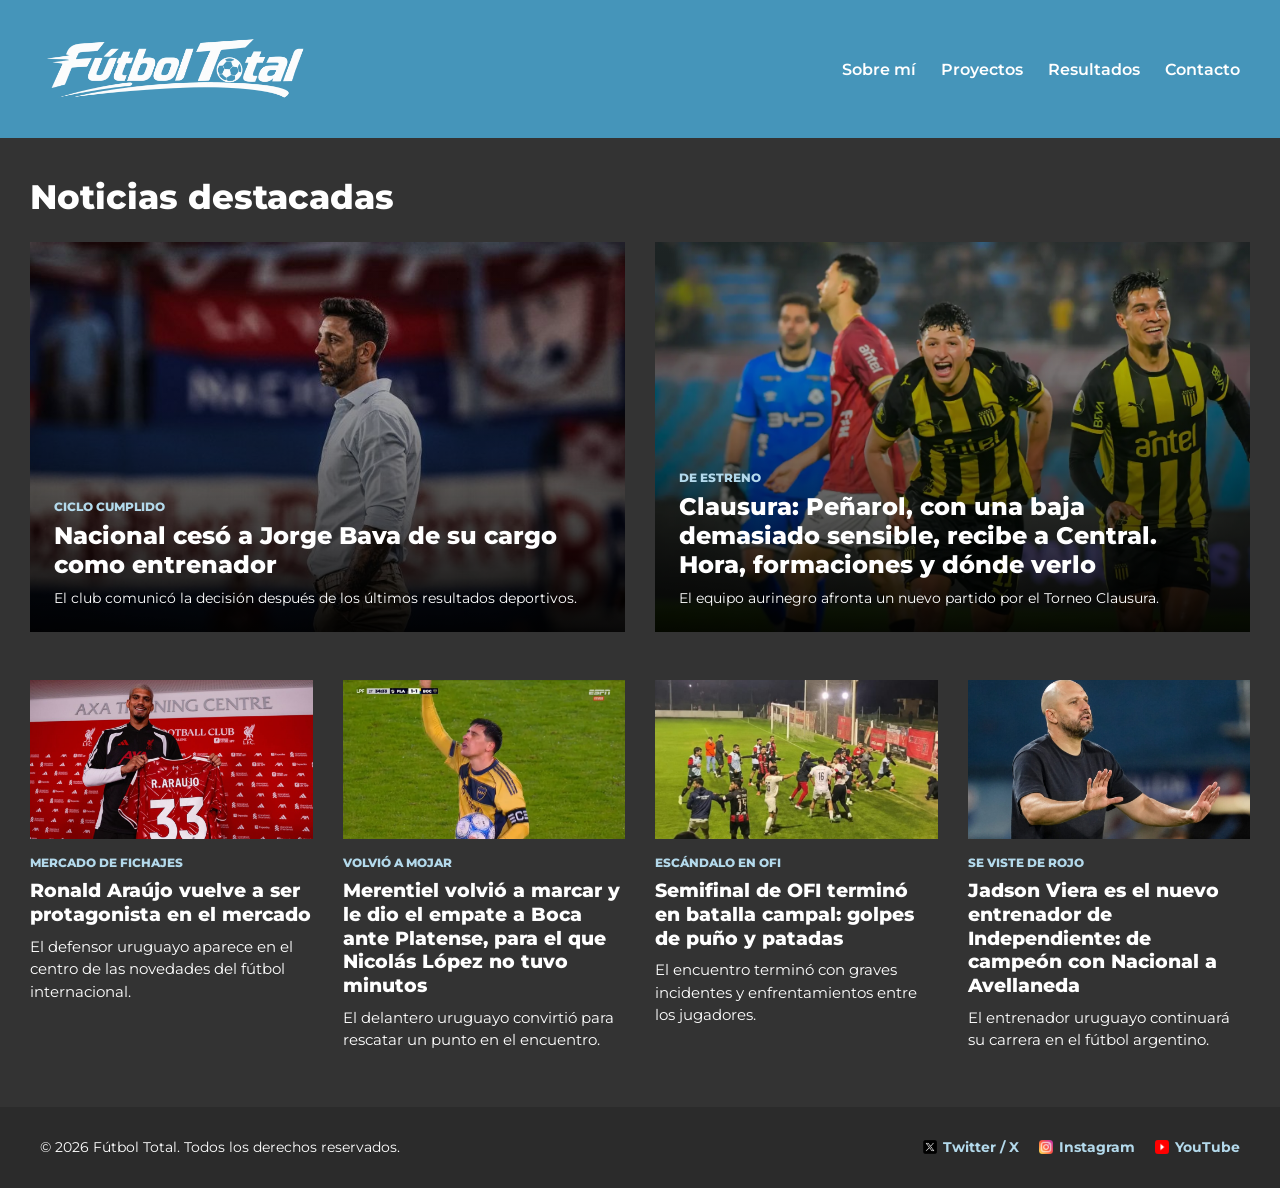
==== commit 01484a0e: "Add files via upload" ====
--- a/index.html
+++ b/index.html
@@ -1,293 +1,181 @@
-<!DOCTYPE html>
-<html lang="es">
-<head>
-    <meta charset="UTF-8">
-    <meta name="viewport" content="width=device-width, initial-scale=1.0">
-
-    <!-- Hoja de estilos externa -->
-    <link rel="stylesheet" href="./styles/styles.css">
-
-    <title>Fútbol Total | Noticias Deportivas</title>
-</head>
-
-<body class="pagina" id="inicio">
-
-    <header class="encabezado encabezado-inicio">
-        <a
-            class="enlace-logo"
-            href="#inicio"
-            aria-label="Volver al principio de la página"
-        >
-            <img
-                class="logo-pagina"
-                src="./assets/logo-futbol.png"
-                alt="Logo de Fútbol Total"
-                width="90"
-                height="90"
-            >
-        </a>
-
-        <nav class="navegacion">
-            <ul class="menu">
-                <li class="menu-item">
-                    <a class="menu-enlace" href="./pages/sobre-mi.html">Sobre mí</a>
-                </li>
-
-                <li class="menu-item">
-                    <a class="menu-enlace" href="./pages/proyectos.html">Proyectos</a>
-                </li>
-
-                <li class="menu-item">
-                    <a class="menu-enlace" href="./pages/resultados.html">Resultados</a>
-                </li>
-
-                <li class="menu-item">
-                    <a class="menu-enlace" href="./pages/contacto.html">Contacto</a>
-                </li>
-            </ul>
-        </nav>
-    </header>
-
-    <main class="contenido">
-
-        <!-- Presentación principal -->
-
-        <section class="seccion-inicio">
-            <h1 class="titulo-principal">
-                Pasión por el Fútbol y la Actualidad Deportiva
-            </h1>
-
-            <p class="texto-principal">
-                Noticias, resultados, fichajes y análisis de las ligas más importantes del mundo.
-            </p>
-        </section>
-
-        <!-- Noticias principales -->
-
-        <section class="seccion-noticias">
-            <h2 class="titulo-seccion">Noticias destacadas</h2>
-
-            <div class="noticias-destacadas">
-
-                <article class="noticia-principal">
-                    <img
-                        class="imagen-noticia-principal"
-                        src="./assets/estadio-sudamericana.jpeg"
-                        alt="Vista panorámica del estadio Metropolitano Roberto Meléndez de Barranquilla listo para una final de Copa Sudamericana"
-                    >
-
-                    <div class="contenido-noticia">
-                        <p class="categoria-noticia">
-                            Copa Sudamericana
-                        </p>
-
-                        <h3 class="titulo-noticia-principal">
-                            El Estadio Metropolitano Roberto Meléndez de Barranquilla, Colombia se prepara para una jornada histórica
-                        </h3>
-
-                        <p class="resumen-noticia">
-                            Miles de hinchas esperan una jornada inolvidable en uno de los estadios más importantes del continente.
-                        </p>
-                    </div>
-                </article>
-
-                <article class="noticia-secundaria">
-                    <p class="categoria-noticia">
-                        Mercado de fichajes
-                    </p>
-
-                    <h3 class="titulo-noticia">
-                        Los clubes preparan nuevas incorporaciones
-                    </h3>
-
-                    <p class="resumen-noticia">
-                        Los equipos buscan reforzar sus planteles antes del comienzo de la próxima temporada.
-                    </p>
-                </article>
-
-            </div>
-        </section>
-
-        <!-- Últimas noticias -->
-
-        <section class="seccion-ultimas-noticias">
-            <h2 class="titulo-seccion">Últimas noticias</h2>
-
-            <div class="lista-noticias">
-
-                <article class="tarjeta-noticia">
-                    <p class="categoria-noticia">
-                        Fútbol uruguayo
-                    </p>
-
-                    <h3 class="titulo-noticia">
-                        Se confirmó una nueva fecha del Campeonato Intermedio
-                    </h3>
-
-                    <p class="resumen-noticia">
-                        Los equipos ya conocen los días y horarios de sus próximos partidos.
-                    </p>
-                </article>
-
-                <article class="tarjeta-noticia">
-                    <p class="categoria-noticia">
-                        Internacional
-                    </p>
-
-                    <h3 class="titulo-noticia">
-                        Las principales ligas entran en su etapa decisiva
-                    </h3>
-
-                    <p class="resumen-noticia">
-                        Los clubes luchan por el campeonato y la clasificación a los torneos internacionales.
-                    </p>
-                </article>
-
-                <article class="tarjeta-noticia">
-                    <p class="categoria-noticia">
-                        Selección
-                    </p>
-
-                    <h3 class="titulo-noticia">
-                        La selección prepara sus próximos encuentros amistosos FIFA
-                    </h3>
-
-                    <p class="resumen-noticia">
-                        El cuerpo técnico analiza la lista de jugadores que participarán en los próximos partidos.
-                    </p>
-                </article>
-
-                <article class="tarjeta-noticia">
-                    <p class="categoria-noticia">
-                        Resultados
-                    </p>
-
-                    <h3 class="titulo-noticia">
-                        Repasá los resultados de la última jornada
-                    </h3>
-
-                    <p class="resumen-noticia">
-                        Toda la información sobre los partidos disputados y las posiciones del campeonato.
-                    </p>
-                </article>
-
-            </div>
-        </section>
-
-        <!-- Fixture del Torneo Intermedio -->
-
-        <section class="seccion-fixture">
-            <h2 class="titulo-seccion">
-                Fecha 7 del Torneo Intermedio 2026
-            </h2>
-
-            <p class="texto-fixture">
-                Fixture de la última fecha de las series A y B.
-            </p>
-
-            <div class="contenedor-fixture">
-
-                <figure class="tarjeta-fixture">
-                    <h3 class="subtitulo-fixture">Serie A</h3>
-
-                    <img
-                        class="imagen-fixture"
-                        src="./assets/serie-a.jpg"
-                        alt="Fixture de la fecha 7 de la Serie A del Torneo Intermedio 2026"
-                    >
-
-                    <figcaption class="descripcion-fixture">
-                        Partidos correspondientes a la fecha 7 del torneo intermedio Grupo A
-                    </figcaption>
-                </figure>
-
-                <figure class="tarjeta-fixture">
-                    <h3 class="subtitulo-fixture">Serie B</h3>
-
-                    <img
-                        class="imagen-fixture"
-                        src="./assets/serie-b.jpg"
-                        alt="Fixture de la fecha 7 de la Serie B del Torneo Intermedio 2026"
-                    >
-
-                    <figcaption class="descripcion-fixture">
-                        Partidos correspondientes a la fecha 7 del torneo intermedio Grupo B
-                    </figcaption>
-                </figure>
-
-            </div>
-        </section>
-
-    </main>
-
-    <footer class="pie-pagina">
-        <p class="derechos">
-            &copy; <span id="year"></span> Fútbol Total. Todos los derechos reservados.
-        </p>
-
-        <nav class="navegacion-redes">
-            <ul class="lista-redes">
-                <li class="red-social">
-                    <a
-                        class="enlace-red"
-                        href="https://twitter.com"
-                        target="_blank"
-                        rel="noopener"
-                    >
-                        <img
-                            class="icono-red"
-                            src="./assets/logos/x.png"
-                            alt="Logo de X"
-                            width="14"
-                            height="14"
-                        >
-                        Twitter / X
-                    </a>
-                </li>
-
-                <li class="red-social">
-                    <a
-                        class="enlace-red"
-                        href="https://instagram.com"
-                        target="_blank"
-                        rel="noopener"
-                    >
-                        <img
-                            class="icono-red"
-                            src="./assets/logos/instagram.png"
-                            alt="Logo de Instagram"
-                            width="14"
-                            height="14"
-                        >
-                        Instagram
-                    </a>
-                </li>
-
-                <li class="red-social">
-                    <a
-                        class="enlace-red"
-                        href="https://youtube.com"
-                        target="_blank"
-                        rel="noopener"
-                    >
-                        <img
-                            class="icono-red"
-                            src="./assets/logos/yt.png"
-                            alt="Logo de YouTube"
-                            width="14"
-                            height="14"
-                        >
-                        YouTube
-                    </a>
-                </li>
-            </ul>
-        </nav>
-    </footer>
-
-    <script>
-        document.getElementById("year").textContent =
-            new Date().getFullYear();
-    </script>
-
-</body>
+<!DOCTYPE html>
+<html lang="es">
+<head>
+    <meta charset="UTF-8">
+    <meta name="viewport" content="width=device-width, initial-scale=1.0">
+    <link rel="stylesheet" href="./styles/styles.css">
+    <title>Fútbol Total | Noticias Deportivas</title>
+</head>
+
+<body class="pagina pagina-inicio" id="inicio">
+    <header class="encabezado encabezado-inicio">
+        <a class="enlace-logo" href="#inicio" aria-label="Volver al inicio">
+            <img
+                class="logo-pagina"
+                src="./assets/logo-futbol-total.png"
+                alt="Logo de Fútbol Total"
+            >
+        </a>
+
+        <nav class="navegacion" aria-label="Navegación principal">
+            <ul class="menu">
+                <li class="menu-item">
+                    <a class="menu-enlace" href="./pages/sobre-mi.html">Sobre mí</a>
+                </li>
+                <li class="menu-item">
+                    <a class="menu-enlace" href="./pages/proyectos.html">Proyectos</a>
+                </li>
+                <li class="menu-item">
+                    <a class="menu-enlace" href="./pages/resultados.html">Resultados</a>
+                </li>
+                <li class="menu-item">
+                    <a class="menu-enlace" href="./pages/contacto.html">Contacto</a>
+                </li>
+            </ul>
+        </nav>
+    </header>
+
+    <main class="contenido">
+        <section class="portada-noticias" aria-labelledby="titulo-portada">
+            <div class="contenedor-portal">
+                <h1 class="titulo-portal" id="titulo-portada">Noticias destacadas</h1>
+
+                <div class="grilla-destacadas">
+                    <a
+                        class="noticia-imagen noticia-imagen-grande noticia-bava"
+                        href="./pages/noticias/jorge-bava.html"
+                    >
+                        <img
+                            src="./assets/jorge-bava.jpg"
+                            alt="Jorge Bava durante un partido"
+                        >
+                        <div class="capa-noticia">
+                            <p class="categoria-portada">Ciclo cumplido</p>
+                            <h2>Nacional cesó a Jorge Bava de su cargo como entrenador</h2>
+                            <p>El club comunicó la decisión después de los últimos resultados deportivos.</p>
+                        </div>
+                    </a>
+
+                    <a
+                        class="noticia-imagen noticia-imagen-grande noticia-penarol"
+                        href="./pages/noticias/penarol-central.html"
+                    >
+                        <img
+                            src="./assets/leonel-jaime.png"
+                            alt="Leonel Jaime celebrando un gol con Peñarol"
+                        >
+                        <div class="capa-noticia">
+                            <p class="categoria-portada">De estreno</p>
+                            <h2>Clausura: Peñarol, con una baja demasiado sensible, recibe a Central. Hora, formaciones y dónde verlo</h2>
+                            <p>El equipo aurinegro afronta un nuevo partido por el Torneo Clausura.</p>
+                        </div>
+                    </a>
+                </div>
+
+                <div class="grilla-secundarias">
+                    <a
+                        class="tarjeta-secundaria-portada noticia-araujo"
+                        href="./pages/noticias/ronald-araujo.html"
+                    >
+                        <div class="marco-secundaria">
+                            <img
+                                src="./assets/Ronald-Araujo.jpeg"
+                                alt="Ronald Araújo durante su presentación"
+                            >
+                        </div>
+                        <div class="texto-secundaria">
+                            <p class="categoria-portada">Mercado de fichajes</p>
+                            <h2>Ronald Araújo vuelve a ser protagonista en el mercado</h2>
+                            <p>El defensor uruguayo aparece en el centro de las novedades del fútbol internacional.</p>
+                        </div>
+                    </a>
+
+                    <a
+                        class="tarjeta-secundaria-portada noticia-merentiel"
+                        href="./pages/noticias/miguel-merentiel.html"
+                    >
+                        <div class="marco-secundaria">
+                            <img
+                                src="./assets/merentiel-png.png"
+                                alt="Miguel Merentiel celebrando su gol con Boca ante Platense"
+                            >
+                        </div>
+                        <div class="texto-secundaria">
+                            <p class="categoria-portada">Volvió a mojar</p>
+                            <h2>Merentiel volvió a marcar y le dio el empate a Boca ante Platense, para el que Nicolás López no tuvo minutos</h2>
+                            <p>El delantero uruguayo convirtió para rescatar un punto en el encuentro.</p>
+                        </div>
+                    </a>
+
+                    <a
+                        class="tarjeta-secundaria-portada noticia-juanico"
+                        href="./pages/noticias/juanico-ofi-b.html"
+                    >
+                        <div class="marco-secundaria">
+                            <img
+                                src="./assets/juanico-divisional-b.png"
+                                alt="Incidentes entre futbolistas durante la semifinal de OFI"
+                            >
+                        </div>
+                        <div class="texto-secundaria">
+                            <p class="categoria-portada">Escándalo en OFI</p>
+                            <h2>Semifinal de OFI terminó en batalla campal: golpes de puño y patadas</h2>
+                            <p>El encuentro terminó con graves incidentes y enfrentamientos entre los jugadores.</p>
+                        </div>
+                    </a>
+
+                    <a
+                        class="tarjeta-secundaria-portada noticia-jadson"
+                        href="./pages/noticias/jadson-viera.html"
+                    >
+                        <div class="marco-secundaria">
+                            <img
+                                src="./assets/jadson-viera.png"
+                                alt="Jadson Viera, nuevo entrenador de Independiente"
+                            >
+                        </div>
+                        <div class="texto-secundaria">
+                            <p class="categoria-portada">Se viste de rojo</p>
+                            <h2>Jadson Viera es el nuevo entrenador de Independiente: de campeón con Nacional a Avellaneda</h2>
+                            <p>El entrenador uruguayo continuará su carrera en el fútbol argentino.</p>
+                        </div>
+                    </a>
+                </div>
+            </div>
+        </section>
+    </main>
+
+    <footer class="pie-pagina">
+        <p class="derechos">
+            &copy; <span id="year"></span> Fútbol Total. Todos los derechos reservados.
+        </p>
+
+        <nav class="navegacion-redes" aria-label="Redes sociales">
+            <ul class="lista-redes">
+                <li class="red-social">
+                    <a class="enlace-red" href="https://twitter.com" target="_blank" rel="noopener noreferrer">
+                        <img class="icono-red" src="./assets/logos/x.png" alt="" width="14" height="14">
+                        Twitter / X
+                    </a>
+                </li>
+                <li class="red-social">
+                    <a class="enlace-red" href="https://instagram.com" target="_blank" rel="noopener noreferrer">
+                        <img class="icono-red" src="./assets/logos/instagram.png" alt="" width="14" height="14">
+                        Instagram
+                    </a>
+                </li>
+                <li class="red-social">
+                    <a class="enlace-red" href="https://youtube.com" target="_blank" rel="noopener noreferrer">
+                        <img class="icono-red" src="./assets/logos/yt.png" alt="" width="14" height="14">
+                        YouTube
+                    </a>
+                </li>
+            </ul>
+        </nav>
+    </footer>
+
+    <script>
+        document.getElementById("year").textContent = new Date().getFullYear();
+    </script>
+</body>
 </html>
--- a/styles/styles.css
+++ b/styles/styles.css
@@ -1,15 +1,42 @@
+@import url("https://fonts.googleapis.com/css2?family=Montserrat:wght@400;600;700;800&display=swap");
+
+/* Paleta inspirada en la sección Deportes de Montevideo Portal */
+
+:root {
+    --azul-marino: #4595ba;
+    --azul-profundo: #333333;
+    --azul-superficie: #262626;
+    --azul-seccion: #3d85a7;
+    --celeste: #b3d9eb;
+    --celeste-oscuro: #4595ba;
+    --blanco: #ffffff;
+    --fondo-claro: #ffffff;
+    --fondo-alternativo: #f5f5f5;
+    --texto-principal: #222222;
+    --texto-secundario: #555555;
+    --texto-suave: #777777;
+    --borde: #dddddd;
+    --footer: #2b2b2b;
+}
+
+/* ==================================================
+ESTILOS GENERALES - MOBILE FIRST
+   ================================================== */
+
 * {
     margin: 0;
     padding: 0;
     box-sizing: border-box;
 }
 
-
-/* Fuente y estilos generales */
+html {
+    scroll-behavior: smooth;
+}
 
 .pagina {
-    background-color: #f2f5f3;
-    color: #202820;
+    min-width: 0;
+    background-color: var(--fondo-claro);
+    color: var(--texto-principal);
     font-family: "Montserrat", sans-serif;
 }
 
@@ -18,16 +45,21 @@
     max-width: 100%;
 }
 
-
-/* Encabezado y navbar */
+a {
+    color: inherit;
+}
+
+/* ==================================================
+ENCABEZADO Y NAVEGACIÓN - MOBILE
+   ================================================== */
 
 .encabezado {
     display: flex;
-    justify-content: space-between;
+    flex-direction: column;
     align-items: center;
-    gap: 30px;
-    padding: 20px 40px;
-    background-color: #123524;
+    gap: 18px;
+    padding: 18px 20px;
+    background-color: var(--azul-marino);
 }
 
 .encabezado-inicio {
@@ -37,13 +69,13 @@
 }
 
 .enlace-logo {
+    flex-shrink: 0;
     text-decoration: none;
-    cursor: pointer;
 }
 
 .logo-pagina {
-    width: 90px;
-    height: 90px;
+    width: 190px;
+    height: auto;
     object-fit: contain;
 }
 
@@ -52,55 +84,41 @@
     opacity: 0.85;
 }
 
+.navegacion {
+    width: 100%;
+}
+
 .menu {
     display: flex;
-    justify-content: flex-end;
+    flex-wrap: wrap;
+    justify-content: center;
     align-items: center;
-    gap: 25px;
+    gap: 12px 18px;
     list-style: none;
 }
 
 .menu-enlace {
-    color: #ffffff;
-    font-size: 16px;
+    display: block;
+    padding: 5px 0;
+    color: var(--blanco);
+    font-size: 14px;
     font-weight: 600;
     text-decoration: none;
 }
 
-.menu-enlace:hover {
-    color: #ff8a1f;
-}
-
-
-/* Sección principal */
-
-.seccion-inicio {
-    display: flex;
-    flex-direction: column;
-    justify-content: center;
-    align-items: center;
-    gap: 20px;
-    min-height: 280px;
-    padding: 50px 40px;
-    background-color: #1d593c;
-    color: #ffffff;
-    text-align: center;
-}
-
-.titulo-principal {
-    max-width: 900px;
-    font-size: 48px;
-    font-weight: 800;
-}
-
-.texto-principal {
-    max-width: 750px;
-    font-size: 18px;
-    font-weight: 400;
-}
-
-
-/* Secciones generales */
+.menu-enlace:hover,
+.menu-enlace:focus,
+.menu-enlace[aria-current="page"] {
+    color: var(--celeste);
+}
+
+/* ==================================================
+TEXTOS Y SECCIONES GENERALES - MOBILE
+   ================================================== */
+
+.contenido {
+    min-width: 0;
+}
 
 .seccion,
 .seccion-contacto,
@@ -115,457 +133,576 @@
 .seccion-fuente {
     display: flex;
     flex-direction: column;
+    gap: 24px;
+    width: 100%;
+    padding: 35px 20px;
+}
+
+.seccion-contacto {
+    background-color: var(--fondo-alternativo);
+}
+
+.seccion-inicio {
+    display: flex;
+    flex-direction: column;
+    justify-content: center;
+    align-items: center;
+    gap: 18px;
+    min-height: 220px;
+    padding: 40px 20px;
+    background-color: var(--azul-seccion);
+    color: var(--blanco);
+    text-align: center;
+}
+
+.titulo-principal {
+    max-width: 900px;
+    font-size: clamp(30px, 9vw, 48px);
+    font-weight: 800;
+    line-height: 1.15;
+}
+
+.texto-principal {
+    max-width: 750px;
+    font-size: 16px;
+    line-height: 1.6;
+}
+
+.titulo-seccion {
+    color: var(--azul-marino);
+    font-size: clamp(26px, 7vw, 32px);
+    font-weight: 800;
+    line-height: 1.2;
+    text-align: left;
+}
+
+.subtitulo {
+    color: var(--celeste-oscuro);
+    font-size: 21px;
+    font-weight: 700;
+    line-height: 1.3;
+}
+
+.articulo {
+    display: flex;
+    flex-direction: column;
+    gap: 16px;
+}
+
+.texto,
+.informacion-item {
+    font-size: 16px;
+    line-height: 1.7;
+}
+
+.lista,
+.lista-informacion {
+    display: flex;
+    flex-direction: column;
+    gap: 10px;
+    list-style: none;
+}
+
+.lista-item,
+.informacion-item {
+    position: relative;
+    padding-left: 20px;
+}
+
+.lista-item::before,
+.informacion-item::before {
+    content: "•";
+    position: absolute;
+    left: 0;
+    color: var(--celeste-oscuro);
+    font-weight: 800;
+}
+
+.figura {
+    display: flex;
+    flex-direction: column;
+    align-items: center;
+    gap: 12px;
+    width: 100%;
+    padding: 14px;
+    background-color: var(--blanco);
+}
+
+.imagen {
+    width: 100%;
+    height: auto;
+    object-fit: cover;
+}
+
+.descripcion-imagen {
+    color: var(--texto-secundario);
+    font-size: 14px;
+    line-height: 1.5;
+    text-align: center;
+}
+
+/* ==================================================
+INDEX - GRID MOBILE FIRST
+   ================================================== */
+
+.portada-noticias {
+    min-height: calc(100vh - 126px);
+    padding: 30px 0 45px;
+    background-color: var(--azul-profundo);
+}
+
+.contenedor-portal {
+    width: min(100% - 40px, 1360px);
+    margin: 0 auto;
+}
+
+.titulo-portal {
+    margin-bottom: 24px;
+    color: var(--blanco);
+    font-size: clamp(27px, 8vw, 34px);
+    font-weight: 800;
+}
+
+.grilla-destacadas {
+    display: grid;
+    grid-template-columns: minmax(0, 1fr);
+    grid-template-areas:
+        "bava"
+        "penarol";
+    gap: 24px;
+}
+
+.noticia-bava {
+    grid-area: bava;
+}
+
+.noticia-penarol {
+    grid-area: penarol;
+}
+
+.grilla-secundarias {
+    display: grid;
+    grid-template-columns: minmax(0, 1fr);
+    grid-template-areas:
+        "araujo"
+        "merentiel"
+        "juanico"
+        "jadson";
     gap: 30px;
-    padding: 50px 40px;
-}
-
-.seccion-contacto {
-    background-color: #e4ebe7;
-}
-
-.titulo-seccion {
-    color: #123524;
-    font-size: 32px;
+    margin-top: 38px;
+}
+
+.noticia-araujo {
+    grid-area: araujo;
+}
+
+.noticia-merentiel {
+    grid-area: merentiel;
+}
+
+.noticia-juanico {
+    grid-area: juanico;
+}
+
+.noticia-jadson {
+    grid-area: jadson;
+}
+
+.noticia-imagen {
+    position: relative;
+    display: block;
+    min-width: 0;
+    overflow: hidden;
+    background-color: var(--azul-superficie);
+    color: var(--blanco);
+    text-decoration: none;
+}
+
+.noticia-imagen-grande {
+    min-height: 330px;
+}
+
+.noticia-imagen img {
+    position: absolute;
+    inset: 0;
+    width: 100%;
+    height: 100%;
+    object-fit: cover;
+    transition: transform 0.35s ease, opacity 0.35s ease;
+}
+
+.noticia-imagen::after {
+    content: "";
+    position: absolute;
+    inset: 0;
+    background: linear-gradient(to top, rgba(0, 0, 0, 0.94), rgba(0, 0, 0, 0.3) 65%, transparent);
+}
+
+.noticia-imagen:hover img,
+.noticia-imagen:focus img {
+    transform: scale(1.045);
+    opacity: 0.9;
+}
+
+.noticia-imagen:focus-visible,
+.tarjeta-secundaria-portada:focus-visible {
+    outline: 3px solid var(--celeste);
+    outline-offset: 4px;
+}
+
+.capa-noticia {
+    position: absolute;
+    right: 0;
+    bottom: 0;
+    left: 0;
+    z-index: 1;
+    display: flex;
+    flex-direction: column;
+    gap: 8px;
+    padding: 20px;
+}
+
+.capa-noticia h2 {
+    color: var(--blanco);
+    font-size: clamp(20px, 6vw, 24px);
     font-weight: 800;
-    text-align: left;
-}
-
-.subtitulo {
-    color: #d95f02;
-    font-size: 23px;
-    font-weight: 600;
-}
-
-.texto {
-    font-size: 16px;
-    font-weight: 400;
+    line-height: 1.2;
+}
+
+.capa-noticia > p:last-child {
+    font-size: 14px;
+    line-height: 1.45;
+}
+
+.categoria-portada {
+    color: var(--celeste);
+    font-size: 12px;
+    font-weight: 800;
+    text-transform: uppercase;
+}
+
+.tarjeta-secundaria-portada {
+    display: block;
+    min-width: 0;
+    color: var(--blanco);
+    text-decoration: none;
+}
+
+.marco-secundaria {
+    width: 100%;
+    aspect-ratio: 16 / 9;
+    overflow: hidden;
+    background-color: var(--azul-superficie);
+}
+
+.marco-secundaria img {
+    width: 100%;
+    height: 100%;
+    object-fit: cover;
+    transition: transform 0.35s ease, opacity 0.35s ease;
+}
+
+.tarjeta-secundaria-portada:hover .marco-secundaria img,
+.tarjeta-secundaria-portada:focus .marco-secundaria img {
+    transform: scale(1.045);
+    opacity: 0.88;
+}
+
+.texto-secundaria {
+    display: flex;
+    flex-direction: column;
+    gap: 9px;
+    padding-top: 16px;
+}
+
+.texto-secundaria h2 {
+    color: var(--blanco);
+    font-size: 19px;
+    font-weight: 800;
+    line-height: 1.25;
+}
+
+.texto-secundaria > p:last-child {
+    font-size: 15px;
+    line-height: 1.5;
+}
+
+/* ==================================================
+PROYECTOS - GRID MOBILE FIRST
+   ================================================== */
+
+.seccion-proyectos {
+    display: grid;
+    grid-template-columns: minmax(0, 1fr);
+    grid-template-areas:
+        "titulo"
+        "cobertura"
+        "fixture"
+        "sudamericana"
+        "proceso"
+        "proximos"
+        "imagen";
+    gap: 22px;
+    width: min(100%, 1280px);
+    margin: 0 auto;
+}
+
+.titulo-proyectos {
+    grid-area: titulo;
+    color: var(--azul-marino);
+}
+
+.proyecto-cobertura {
+    grid-area: cobertura;
+}
+
+.proyecto-fixture {
+    grid-area: fixture;
+}
+
+.proyecto-sudamericana {
+    grid-area: sudamericana;
+}
+
+.proyecto-proceso {
+    grid-area: proceso;
+}
+
+.proyecto-proximos {
+    grid-area: proximos;
+}
+
+.figura-proyectos {
+    grid-area: imagen;
+}
+
+.tarjeta-proyecto {
+    min-width: 0;
+    padding: 22px;
+    border-left: 5px solid var(--celeste-oscuro);
+    background-color: var(--blanco);
+    box-shadow: 0 6px 18px rgba(18, 53, 36, 0.08);
+}
+
+.figura-proyectos {
+    align-self: stretch;
+}
+
+.figura-proyectos .imagen {
+    height: 100%;
+    min-height: 230px;
+}
+
+/* ==================================================
+RESULTADOS Y OTRAS PÁGINAS
+   ================================================== */
+
+.seccion-resultados,
+.seccion-clasificados,
+.seccion-fases {
+    background-color: var(--blanco);
+}
+
+.seccion-proximos,
+.seccion-cruces,
+.seccion-resultados-alternativa {
+    background-color: var(--fondo-alternativo);
+}
+
+.grupo-resultados,
+.fase {
+    display: flex;
+    flex-direction: column;
+    gap: 13px;
+    width: 100%;
+    padding: 20px;
+    background-color: var(--blanco);
+}
+
+.partido-resultado,
+.partido-proximo {
+    display: flex;
+    flex-wrap: wrap;
+    justify-content: space-between;
+    align-items: center;
+    gap: 8px 14px;
+    padding: 12px;
+    background-color: var(--fondo-claro);
+    line-height: 1.5;
+}
+
+.marcador,
+.horario-partido {
+    color: var(--celeste-oscuro);
+    white-space: nowrap;
+}
+
+.detalle-partido,
+.clasificacion,
+.texto-pendiente,
+.fase-pendiente {
+    color: var(--texto-secundario);
+    font-size: 14px;
     line-height: 1.6;
 }
 
-.lista {
-    display: flex;
-    flex-direction: column;
-    gap: 12px;
-    line-height: 1.8;
-    list-style: none;
-}
-
-.lista-item {
-    color: #202820;
-}
-
-
-/* Información de Sobre mí */
-
-.lista-informacion {
-    display: flex;
-    flex-direction: column;
+.lista-clasificados {
+    display: grid;
+    grid-template-columns: minmax(0, 1fr);
     gap: 12px;
     list-style: none;
 }
 
-.informacion-item {
-    color: #202820;
-    font-size: 16px;
-    font-weight: 400;
+.equipo-clasificado,
+.cruce {
+    padding: 15px;
+    background-color: var(--azul-marino);
+    color: var(--blanco);
+    font-weight: 700;
+    text-align: center;
+}
+
+.seccion-fuente {
+    align-items: center;
+    background-color: var(--texto-principal);
+    color: var(--blanco);
+    text-align: center;
+}
+
+.texto-fuente {
+    font-size: 15px;
     line-height: 1.6;
 }
 
-
-/* Imagen de la página Resultados */
-
-.figura {
-    display: flex;
-    flex-direction: column;
-    align-items: center;
-    gap: 15px;
-    width: 100%;
-    max-width: 1200px;
+.enlace-fuente {
+    color: var(--celeste);
+    font-weight: 700;
+    text-decoration: none;
+}
+
+/* ==================================================
+PÁGINAS INDIVIDUALES DE NOTICIAS
+   ================================================== */
+
+.pagina-noticia {
+    background-color: var(--blanco);
+}
+
+.detalle-noticia {
+    width: min(100% - 40px, 920px);
     margin: 0 auto;
-    padding: 20px;
-    background-color: #ffffff;
-}
-
-.imagen {
-    width: 100%;
-    max-width: 900px;
-    height: auto;
-}
-
-.descripcion-imagen {
-    color: #4b554f;
-    font-size: 14px;
-    text-align: center;
-}
-
-
-/* Noticias destacadas */
-
-.seccion-noticias {
-    background-color: #202820;
-}
-
-.seccion-noticias .titulo-seccion {
-    color: #ffffff;
-}
-
-.noticias-destacadas {
-    display: flex;
-    align-items: stretch;
-    gap: 25px;
-    width: 100%;
-    max-width: 1200px;
-    margin: 0 auto;
-}
-
-.noticia-principal {
-    display: flex;
-    flex: 2 1 0;
-    min-width: 0;
-    flex-direction: column;
-    gap: 20px;
-    padding: 20px;
-    background-color: #123524;
-    color: #ffffff;
-}
-
-.imagen-noticia-principal {
-    width: 100%;
-    height: 320px;
-    object-fit: cover;
-}
-
-.contenido-noticia {
-    display: flex;
-    flex-direction: column;
-    gap: 15px;
-}
-
-.noticia-secundaria {
-    display: flex;
-    flex: 1 1 0;
-    min-width: 0;
-    flex-direction: column;
-    justify-content: center;
-    gap: 20px;
-    padding: 20px;
-    background-color: #123524;
-    color: #ffffff;
-}
-
-.categoria-noticia {
-    color: #ff8a1f;
-    font-size: 15px;
+    padding: 40px 0 55px;
+}
+
+.categoria-detalle {
+    margin-bottom: 10px;
+    color: var(--celeste-oscuro);
     font-weight: 800;
     text-transform: uppercase;
 }
 
-.titulo-noticia-principal {
-    color: #ffffff;
-    font-size: 30px;
-    font-weight: 800;
-    overflow-wrap: break-word;
-}
-
-.titulo-noticia {
-    color: #123524;
+.titulo-detalle {
+    margin-bottom: 18px;
+    color: var(--texto-principal);
+    font-size: clamp(30px, 8vw, 50px);
+    line-height: 1.12;
+}
+
+.bajada-detalle {
+    color: var(--texto-secundario);
+    font-size: 18px;
+    line-height: 1.55;
+}
+
+.datos-noticia {
+    margin: 24px 0;
+    padding: 15px 0;
+    border-top: 1px solid var(--borde);
+    border-bottom: 1px solid var(--borde);
+    color: var(--texto-suave);
+    font-size: 14px;
+}
+
+.imagen-detalle {
+    width: 100%;
+    max-height: 620px;
+    object-fit: cover;
+}
+
+.imagen-detalle + .cuerpo-noticia {
+    margin-top: 30px;
+}
+
+.figura-noticia-detalle {
+    margin-bottom: 30px;
+}
+
+.credito-imagen {
+    margin-top: 4px;
+    color: var(--texto-secundario);
+    font-size: 14px;
+    font-style: italic;
+    line-height: 1.4;
+}
+
+.cuerpo-noticia {
+    display: flex;
+    flex-direction: column;
+    gap: 20px;
+    font-size: 17px;
+    line-height: 1.75;
+}
+
+.subtitulo-noticia-detalle {
+    margin-top: 12px;
+    color: var(--azul-marino);
     font-size: 22px;
     font-weight: 800;
-    overflow-wrap: break-word;
-}
-
-.noticia-secundaria .titulo-noticia {
-    color: #ffffff;
-}
-
-.resumen-noticia {
-    font-size: 16px;
-    font-weight: 400;
-    line-height: 1.6;
-    overflow-wrap: break-word;
-}
-
-
-/* Últimas noticias */
-
-.seccion-ultimas-noticias {
-    background-color: #f2f5f3;
-}
-
-.lista-noticias {
-    display: flex;
-    flex-wrap: wrap;
-    gap: 25px;
-    width: 100%;
-    max-width: 1200px;
-    margin: 0 auto;
-}
-
-.tarjeta-noticia {
-    display: flex;
-    flex: 1 1 250px;
-    min-width: 0;
-    flex-direction: column;
-    gap: 15px;
-    padding: 20px;
-    background-color: #ffffff;
-}
-
-
-/* Fixture del Torneo Intermedio */
-
-.seccion-fixture {
-    background-color: #e4ebe7;
-}
-
-.texto-fixture {
-    color: #202820;
-    font-size: 16px;
-    font-weight: 400;
+}
+
+.publicacion-x {
+    display: flex;
+    justify-content: flex-start;
+    width: 100%;
+    margin: 20px 0;
+}
+
+.publicacion-x .twitter-tweet {
+    width: 100% !important;
+    max-width: 550px !important;
+    margin: 0 !important;
+}
+
+/* ==================================================
+FOOTER - MOBILE
+   ================================================== */
+
+.pie-pagina {
+    display: flex;
+    flex-direction: column;
+    align-items: center;
+    gap: 22px;
+    padding: 28px 20px;
+    background-color: var(--footer);
+    color: var(--blanco);
     text-align: center;
 }
 
-.contenedor-fixture {
-    display: flex;
-    align-items: stretch;
-    gap: 25px;
-    width: 100%;
-    max-width: 1200px;
-    margin: 0 auto;
-}
-
-.tarjeta-fixture {
-    display: flex;
-    flex: 1 1 0;
-    min-width: 0;
-    flex-direction: column;
-    align-items: center;
-    gap: 15px;
-    padding: 20px;
-    background-color: #ffffff;
-    text-align: center;
-}
-
-.subtitulo-fixture {
-    color: #d95f02;
-    font-size: 23px;
-    font-weight: 600;
-    text-align: center;
-}
-
-.imagen-fixture {
-    width: 100%;
-    height: auto;
-}
-
-.descripcion-fixture {
-    color: #4b554f;
+.derechos {
     font-size: 14px;
-    font-weight: 400;
-    text-align: center;
-}
-
-
-/* Resultados internacionales */
-
-.seccion-resultados {
-    background-color: #f2f5f3;
-}
-
-.seccion-resultados-alternativa {
-    background-color: #e4ebe7;
-}
-
-.grupo-resultados {
-    display: flex;
-    flex-direction: column;
-    gap: 15px;
-    width: 100%;
-    max-width: 1200px;
-    min-width: 0;
-    margin: 0 auto;
-    padding: 20px;
-    background-color: #ffffff;
-    text-align: center;
-}
-
-.partido-resultado {
-    color: #202820;
-    font-size: 18px;
-    font-weight: 600;
-}
-
-.marcador {
-    color: #d95f02;
-    font-size: 21px;
-    font-weight: 800;
-}
-
-.clasificacion {
-    color: #4b554f;
-    font-size: 14px;
-    font-weight: 400;
-}
-
-
-/* Próximos partidos internacionales */
-
-.seccion-proximos {
-    background-color: #123524;
-    color: #ffffff;
-}
-
-.seccion-proximos .titulo-seccion {
-    color: #ffffff;
-}
-
-.seccion-proximos .grupo-resultados {
-    background-color: #0b2117;
-}
-
-.partido-proximo {
-    color: #ffffff;
-    font-size: 18px;
-    font-weight: 600;
-}
-
-.horario-partido {
-    color: #ff8a1f;
-    font-weight: 800;
-}
-
-.detalle-partido {
-    color: #ffffff;
-    font-size: 14px;
-    font-weight: 400;
-    line-height: 1.6;
-}
-
-
-/* Equipos clasificados */
-
-.seccion-clasificados {
-    background-color: #f2f5f3;
-    text-align: center;
-}
-
-.lista-clasificados {
+    line-height: 1.5;
+}
+
+.navegacion-redes {
+    width: 100%;
+}
+
+.lista-redes {
     display: flex;
     flex-wrap: wrap;
     justify-content: center;
-    gap: 15px;
-    width: 100%;
-    max-width: 1200px;
-    margin: 0 auto;
-    list-style: none;
-}
-
-.equipo-clasificado {
-    flex: 1 1 200px;
-    min-width: 0;
-    padding: 20px;
-    background-color: #ffffff;
-    color: #123524;
-    font-size: 18px;
-    font-weight: 800;
-}
-
-.texto-pendiente {
-    color: #4b554f;
-    font-size: 15px;
-    font-weight: 400;
-}
-
-
-/* Cruces de octavos de final */
-
-.seccion-cruces {
     align-items: center;
-    background-color: #e4ebe7;
-    text-align: center;
-}
-
-.cruce {
-    width: 100%;
-    max-width: 600px;
-    padding: 20px;
-    background-color: #ffffff;
-    color: #202820;
-    font-size: 18px;
-    font-weight: 600;
-}
-
-
-/* Próximas fases */
-
-.seccion-fases {
-    background-color: #f2f5f3;
-    text-align: center;
-}
-
-.fase {
-    display: flex;
-    flex-direction: column;
-    gap: 12px;
-    width: 100%;
-    max-width: 1200px;
-    margin: 0 auto;
-    padding: 20px;
-    background-color: #ffffff;
-}
-
-.fase-pendiente {
-    color: #4b554f;
-    font-size: 16px;
-    font-weight: 400;
-}
-
-
-/* Fuente de información */
-
-.seccion-fuente {
-    align-items: center;
-    background-color: #202820;
-    color: #ffffff;
-    text-align: center;
-}
-
-.texto-fuente {
-    font-size: 15px;
-    font-weight: 400;
-}
-
-.enlace-fuente {
-    color: #ff8a1f;
-    font-weight: 600;
-    text-decoration: none;
-}
-
-.enlace-fuente:hover {
-    color: #ffffff;
-}
-
-
-/* Pie de página */
-
-.pie-pagina {
-    display: flex;
-    justify-content: space-between;
-    align-items: center;
-    gap: 30px;
-    padding: 30px 40px;
-    background-color: #0b2117;
-    color: #ffffff;
-}
-
-.derechos {
-    font-size: 14px;
-}
-
-.lista-redes {
-    display: flex;
-    align-items: center;
-    gap: 20px;
+    gap: 14px 20px;
     list-style: none;
 }
 
@@ -573,36 +710,47 @@
     display: flex;
     align-items: center;
     gap: 6px;
-    color: #ff8a1f;
-    font-weight: 600;
+    color: var(--celeste);
+    font-size: 14px;
+    font-weight: 700;
     text-decoration: none;
 }
 
-
-/* Adaptación para pantallas pequeñas */
-
-@media (max-width: 768px) {
+.enlace-red:hover,
+.enlace-red:focus {
+    color: var(--blanco);
+}
+
+/* ==================================================
+TABLET - DESDE 768 PX
+   ================================================== */
+
+@media (min-width: 768px) {
     .encabezado {
-        flex-direction: column;
-        padding: 20px;
+        flex-direction: row;
+        justify-content: space-between;
+        padding: 18px 30px;
+    }
+
+    .logo-pagina {
+        width: 230px;
+        height: auto;
+    }
+
+    .navegacion {
+        width: auto;
     }
 
     .menu {
-        flex-wrap: wrap;
-        justify-content: center;
-        gap: 15px;
-    }
-
-    .titulo-principal {
-        font-size: 34px;
-    }
-
-    .titulo-seccion {
-        font-size: 27px;
+        justify-content: flex-end;
+        gap: 20px;
+    }
+
+    .menu-enlace {
+        font-size: 15px;
     }
 
     .seccion,
-    .seccion-inicio,
     .seccion-contacto,
     .seccion-noticias,
     .seccion-ultimas-noticias,
@@ -613,26 +761,167 @@
     .seccion-cruces,
     .seccion-fases,
     .seccion-fuente {
-        padding: 35px 20px;
-    }
-
-    .noticias-destacadas,
-    .contenedor-fixture {
-        flex-direction: column;
-    }
-
-    .imagen-noticia-principal {
+        padding: 45px 30px;
+    }
+
+    .contenedor-portal {
+        width: min(100% - 60px, 1360px);
+    }
+
+    .grilla-destacadas {
+        grid-template-columns: repeat(2, minmax(0, 1fr));
+        grid-template-areas: "bava penarol";
+    }
+
+    .grilla-secundarias {
+        grid-template-columns: repeat(2, minmax(0, 1fr));
+        grid-template-areas:
+            "araujo merentiel"
+            "juanico jadson";
+    }
+
+    .noticia-imagen-grande {
+        min-height: 360px;
+    }
+
+    .seccion-proyectos {
+        grid-template-columns: repeat(2, minmax(0, 1fr));
+        grid-template-areas:
+            "titulo titulo"
+            "cobertura fixture"
+            "sudamericana sudamericana"
+            "proceso proximos"
+            "imagen imagen";
+        gap: 26px;
+    }
+
+    .figura-proyectos .imagen {
+        min-height: 320px;
+    }
+
+    .lista-clasificados {
+        grid-template-columns: repeat(2, minmax(0, 1fr));
+    }
+
+    .pie-pagina {
+        flex-direction: row;
+        justify-content: space-between;
+        padding: 28px 30px;
+        text-align: left;
+    }
+
+    .navegacion-redes {
+        width: auto;
+    }
+
+    .lista-redes {
+        justify-content: flex-end;
+    }
+}
+
+/* ==================================================
+DESKTOP - BREAKPOINT OBLIGATORIO DESDE 1024 PX
+   ================================================== */
+
+@media (min-width: 1024px) {
+    .encabezado {
+        gap: 30px;
+        padding: 20px 40px;
+    }
+
+    .logo-pagina {
+        width: 270px;
         height: auto;
     }
 
+    .menu {
+        gap: 25px;
+    }
+
+    .menu-enlace {
+        font-size: 16px;
+    }
+
+    .seccion,
+    .seccion-contacto,
+    .seccion-noticias,
+    .seccion-ultimas-noticias,
+    .seccion-fixture,
+    .seccion-resultados,
+    .seccion-proximos,
+    .seccion-clasificados,
+    .seccion-cruces,
+    .seccion-fases,
+    .seccion-fuente {
+        padding: 55px 40px;
+    }
+
+    .portada-noticias {
+        padding: 38px 0 55px;
+    }
+
+    .grilla-destacadas {
+        gap: 30px;
+    }
+
+    .grilla-secundarias {
+        grid-template-columns: repeat(4, minmax(0, 1fr));
+        grid-template-areas: "araujo merentiel juanico jadson";
+        gap: 30px;
+        margin-top: 48px;
+    }
+
+    .noticia-imagen-grande {
+        min-height: 390px;
+    }
+
+    .capa-noticia {
+        padding: 24px;
+    }
+
+    .seccion-proyectos {
+        grid-template-columns: repeat(3, minmax(0, 1fr));
+        grid-template-areas:
+            "titulo titulo titulo"
+            "cobertura fixture sudamericana"
+            "proceso proximos imagen";
+        gap: 30px;
+    }
+
+    .tarjeta-proyecto {
+        padding: 26px;
+    }
+
+    .figura-proyectos {
+        padding: 0;
+        overflow: hidden;
+    }
+
+    .figura-proyectos .imagen {
+        min-height: 100%;
+    }
+
+    .figura-proyectos .descripcion-imagen {
+        padding: 0 18px 18px;
+    }
+
+    .lista-clasificados {
+        grid-template-columns: repeat(4, minmax(0, 1fr));
+    }
+
+    .detalle-noticia {
+        padding: 55px 0 70px;
+    }
+
+    .bajada-detalle {
+        font-size: 20px;
+    }
+
+    .cuerpo-noticia {
+        font-size: 18px;
+    }
+
     .pie-pagina {
-        flex-direction: column;
-        padding: 30px 20px;
-        text-align: center;
-    }
-
-    .lista-redes {
-        flex-wrap: wrap;
-        justify-content: center;
+        padding: 30px 40px;
     }
 }
